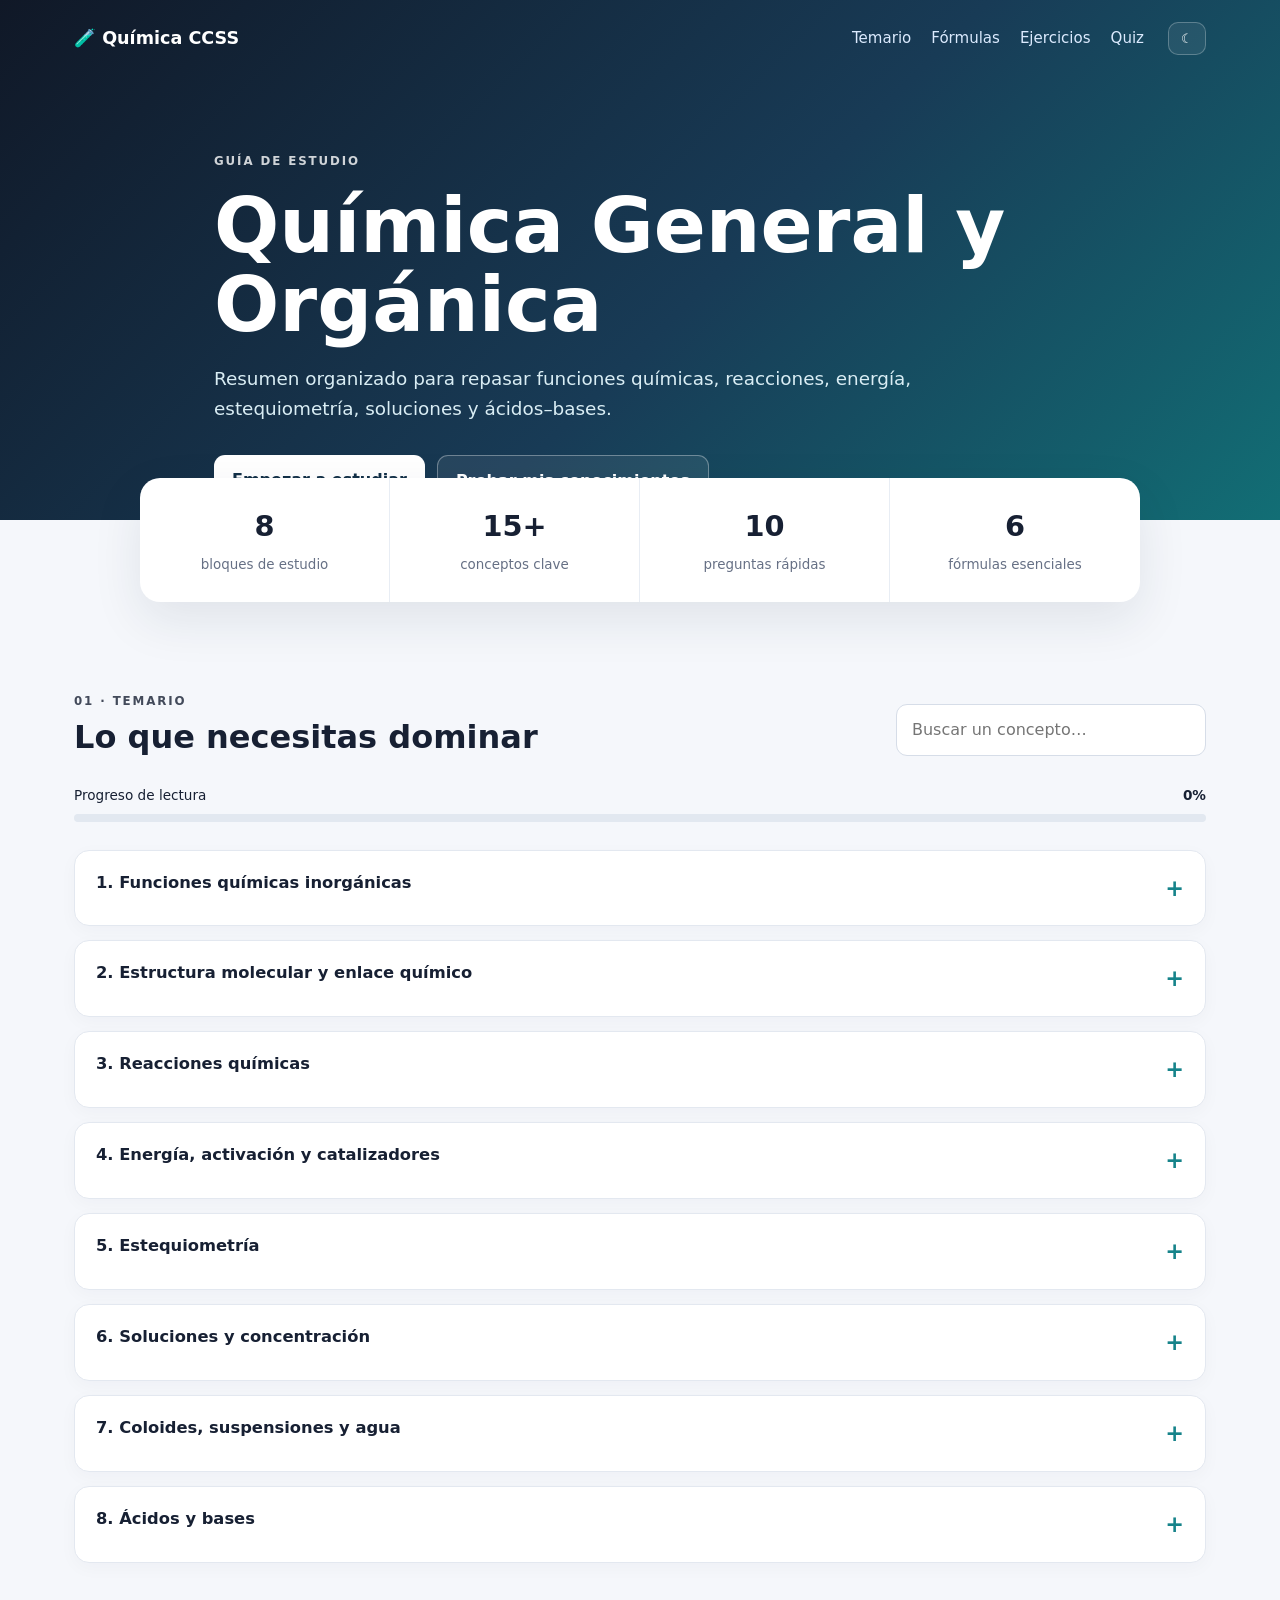
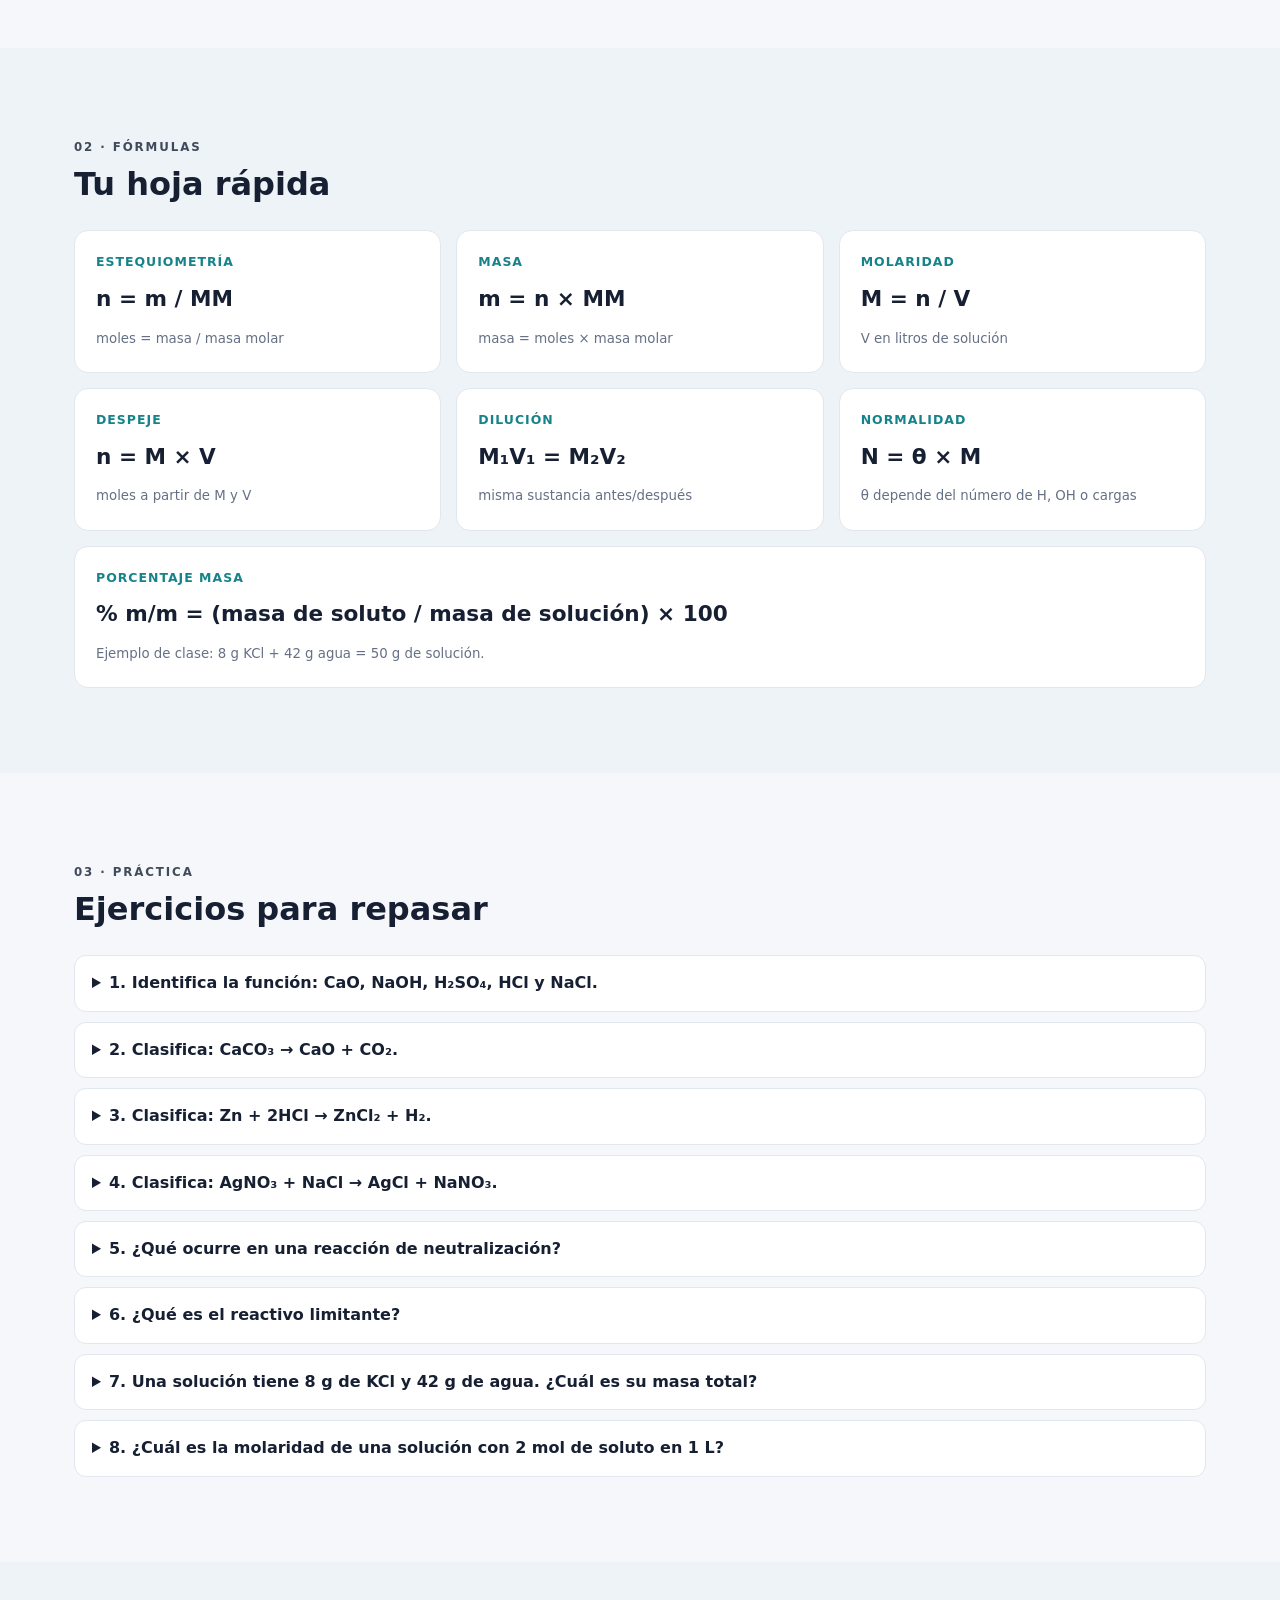
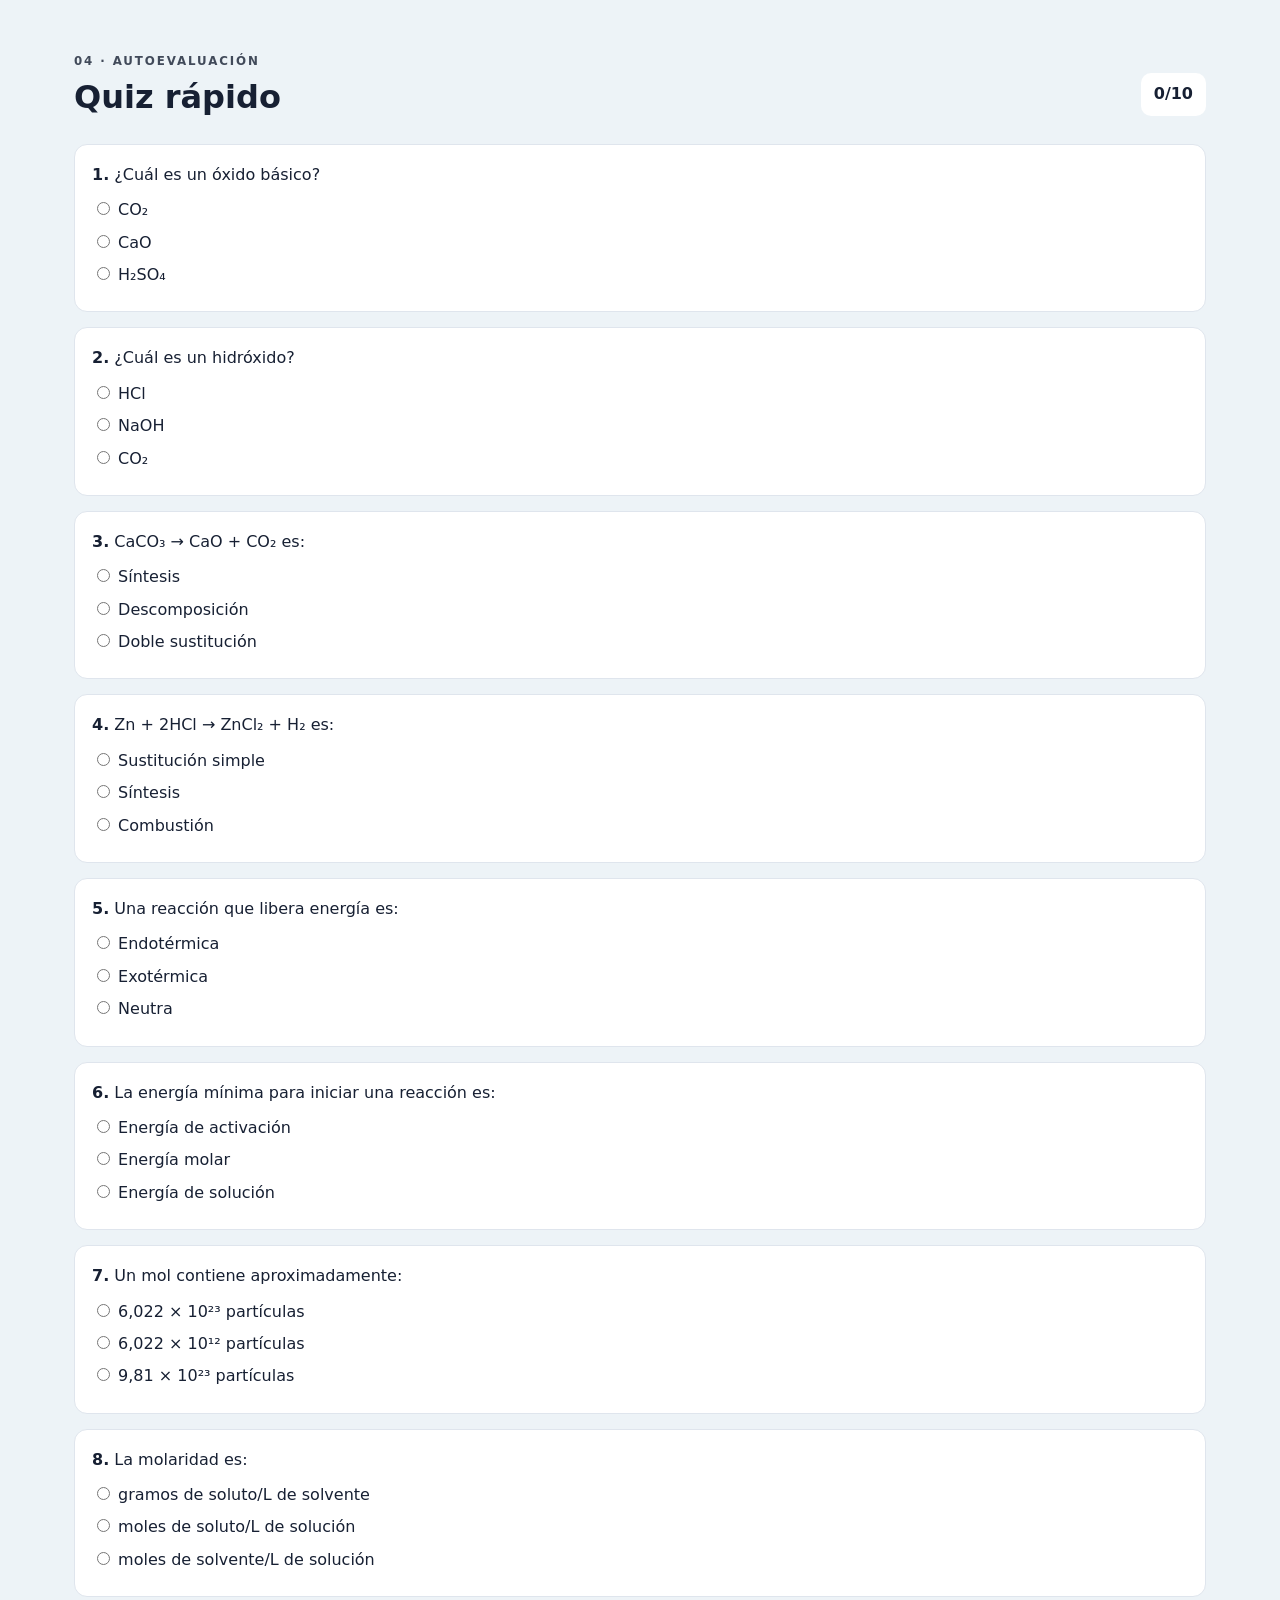
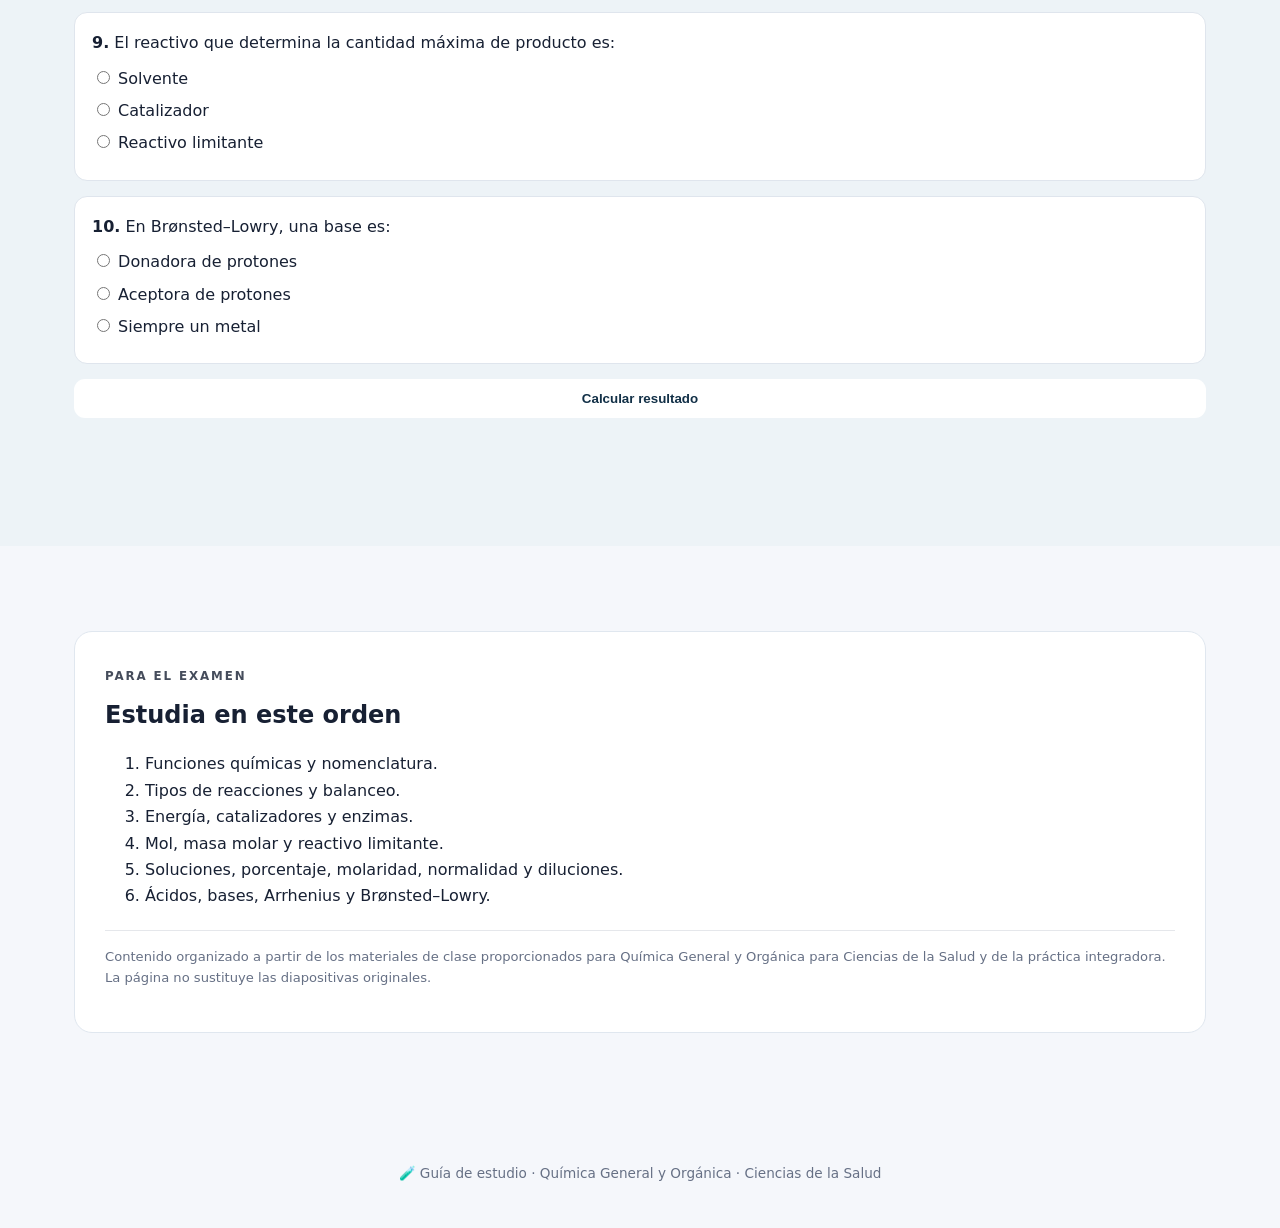
==== index.html @ a96fdf84 "Add files via upload" ====
<!DOCTYPE html>
<html lang="es">
<head>
  <meta charset="UTF-8">
  <meta name="viewport" content="width=device-width, initial-scale=1.0">
  <title>Guía de Estudio — Química General y Orgánica</title>
  <meta name="description" content="Guía de estudio de Química General y Orgánica para Ciencias de la Salud.">
  <link rel="stylesheet" href="style.css">
</head>
<body>
<header class="hero">
  <nav class="nav">
    <a class="brand" href="#inicio">🧪 Química CCSS</a>
    <div class="nav-links">
      <a href="#temario">Temario</a>
      <a href="#formulas">Fórmulas</a>
      <a href="#ejercicios">Ejercicios</a>
      <a href="#quiz">Quiz</a>
    </div>
    <button id="themeBtn" class="icon-btn" aria-label="Cambiar tema">☾</button>
  </nav>
  <div class="hero-content" id="inicio">
    <span class="eyebrow">GUÍA DE ESTUDIO</span>
    <h1>Química General y Orgánica</h1>
    <p>Resumen organizado para repasar funciones químicas, reacciones, energía, estequiometría, soluciones y ácidos–bases.</p>
    <div class="hero-actions">
      <a class="btn primary" href="#temario">Empezar a estudiar</a>
      <a class="btn ghost" href="#quiz">Probar mis conocimientos</a>
    </div>
  </div>
</header>

<main>
  <section class="stats">
    <div><strong>8</strong><span>bloques de estudio</span></div>
    <div><strong>15+</strong><span>conceptos clave</span></div>
    <div><strong>10</strong><span>preguntas rápidas</span></div>
    <div><strong>6</strong><span>fórmulas esenciales</span></div>
  </section>

  <section class="section" id="temario">
    <div class="section-heading">
      <div>
        <span class="eyebrow">01 · TEMARIO</span>
        <h2>Lo que necesitas dominar</h2>
      </div>
      <input id="search" class="search" type="search" placeholder="Buscar un concepto…">
    </div>

    <div class="progress-wrap">
      <div class="progress-label"><span>Progreso de lectura</span><strong id="progressText">0%</strong></div>
      <div class="progress"><div id="progressBar"></div></div>
    </div>

    <div class="topic-grid" id="topicGrid">

      <article class="topic" data-keywords="funciones químicas inorgánicas óxido hidróxido ácido sal nomenclatura stock iupac tradicional">
        <button class="topic-title">1. Funciones químicas inorgánicas <span>+</span></button>
        <div class="topic-body">
          <p>Las principales funciones trabajadas son <strong>óxido, hidróxido, ácido y sal</strong>.</p>
          <div class="mini-grid">
            <div><b>Óxido</b><br>Compuesto formado por oxígeno y otro elemento. Ej.: CaO, CO₂.</div>
            <div><b>Hidróxido</b><br>Compuesto formado por un metal unido al grupo OH⁻. Ej.: NaOH.</div>
            <div><b>Ácido</b><br>Se estudian ácidos hidrácidos y oxácidos. Ej.: HCl, H₂SO₄.</div>
            <div><b>Sal</b><br>Ej.: NaCl, Na₂CO₃.</div>
          </div>
          <h4>Nomenclaturas</h4>
          <ul>
            <li><strong>Stock:</strong> usa el número de oxidación cuando corresponde. Ej.: Fe₂O₃ → óxido de hierro (III).</li>
            <li><strong>IUPAC/sistemática:</strong> emplea prefijos como mono-, di-, tri-, penta-, etc. Ej.: Cl₂O₅ → pentaóxido de dicloro.</li>
            <li><strong>Tradicional:</strong> usa las formas históricas de denominación de los compuestos.</li>
          </ul>
          <div class="example"><b>Ejemplos para memorizar:</b> CuO → óxido de cobre (II) · Fe₂O₃ → óxido de hierro (III) · Al₂O₃ → óxido de aluminio (III).</div>
        </div>
      </article>

      <article class="topic" data-keywords="estructura molecular enlace químico iónico covalente metálico">
        <button class="topic-title">2. Estructura molecular y enlace químico <span>+</span></button>
        <div class="topic-body">
          <p>El enlace químico explica cómo se unen los átomos para formar sustancias.</p>
          <div class="mini-grid">
            <div><b>Iónico</b><br>Asociado a transferencia de electrones y formación de iones.</div>
            <div><b>Covalente</b><br>Asociado a compartición de electrones.</div>
            <div><b>Metálico</b><br>Característico de los metales.</div>
          </div>
          <p class="tip">Relaciona el tipo de enlace con propiedades como conductividad, solubilidad y volatilidad cuando el material de clase lo solicite.</p>
        </div>
      </article>

      <article class="topic" data-keywords="reacciones químicas formulaciones lavoisier síntesis descomposición sustitución combustión neutralización">
        <button class="topic-title">3. Reacciones químicas <span>+</span></button>
        <div class="topic-body">
          <p>Una reacción representa la transformación de <strong>reactivos en productos</strong>. El balanceo debe respetar la conservación de los átomos.</p>
          <div class="reaction-list">
            <div><span>Síntesis</span><code>A + B → AB</code></div>
            <div><span>Descomposición</span><code>AB → A + B</code></div>
            <div><span>Sustitución simple</span><code>A + BC → AC + B</code></div>
            <div><span>Doble sustitución</span><code>AB + CD → AD + CB</code></div>
            <div><span>Combustión</span><code>Hidrocarburo + O₂ → CO₂ + H₂O</code></div>
          </div>
          <div class="example"><b>Ejemplos:</b> CaCO₃ → CaO + CO₂ = descomposición · Zn + 2HCl → ZnCl₂ + H₂ = sustitución simple · AgNO₃ + NaCl → AgCl + NaNO₃ = doble sustitución.</div>
          <p><strong>Neutralización:</strong> reacción entre un ácido y una base que produce sal y agua.</p>
        </div>
      </article>

      <article class="topic" data-keywords="energía exotérmica endotérmica energía activación catalizador enzimas sitio activo sustrato">
        <button class="topic-title">4. Energía, activación y catalizadores <span>+</span></button>
        <div class="topic-body">
          <div class="compare">
            <div><b>Exotérmica</b><p>Libera energía hacia el ambiente.</p></div>
            <div><b>Endotérmica</b><p>Absorbe energía del ambiente.</p></div>
          </div>
          <p><strong>Energía de activación:</strong> energía mínima necesaria para que ocurra una reacción.</p>
          <p><strong>Catalizadores:</strong> intervienen en las reacciones y permiten disminuir la energía de activación sin consumirse permanentemente.</p>
          <p><strong>Enzimas:</strong> principalmente proteínas con función catalítica. El <strong>sustrato</strong> es la sustancia sobre la que actúa la enzima y el <strong>sitio activo</strong> es la región donde se une el sustrato.</p>
        </div>
      </article>

      <article class="topic" data-keywords="estequiometría mol masa molar reactivo limitante proporciones">
        <button class="topic-title">5. Estequiometría <span>+</span></button>
        <div class="topic-body">
          <p>La estequiometría permite relacionar cantidades de reactivos y productos a partir de una ecuación química balanceada.</p>
          <ul>
            <li><strong>1 mol</strong> contiene aproximadamente <strong>6,022 × 10²³ partículas</strong>.</li>
            <li><strong>Masa molar:</strong> masa correspondiente a un mol de sustancia, expresada en g/mol.</li>
            <li><strong>Reactivo limitante:</strong> determina la cantidad máxima de producto que puede formarse.</li>
          </ul>
          <div class="formula">n = m / MM</div>
          <div class="formula">m = n × MM</div>
          <p class="tip">Ruta de resolución: balancea → convierte a moles → usa la proporción de la ecuación → convierte a la unidad solicitada.</p>
        </div>
      </article>

      <article class="topic" data-keywords="soluciones soluto solvente concentración porcentaje masa molaridad normalidad dilución">
        <button class="topic-title">6. Soluciones y concentración <span>+</span></button>
        <div class="topic-body">
          <p>Una solución está formada por <strong>soluto y solvente</strong>. Generalmente, el solvente es el componente presente en mayor proporción.</p>
          <h4>Unidades importantes</h4>
          <div class="formula">% m/m = (masa de soluto / masa de solución) × 100</div>
          <div class="formula">% v/v = (volumen de soluto / volumen de solución) × 100</div>
          <div class="formula">% m/v = (masa de soluto / volumen de solución) × 100</div>
          <div class="formula">M = moles de soluto / litros de solución</div>
          <div class="formula">N = θ × M</div>
          <p><strong>Dilución:</strong> cuando corresponde a una dilución de la misma sustancia se utiliza <code>M₁V₁ = M₂V₂</code>.</p>
        </div>
      </article>

      <article class="topic" data-keywords="coloides suspensiones agua autoionización enlaces hidrógeno">
        <button class="topic-title">7. Coloides, suspensiones y agua <span>+</span></button>
        <div class="topic-body">
          <p>Se estudia el comportamiento de <strong>soluciones, coloides y suspensiones</strong> en agua y sus diferencias.</p>
          <p>El agua puede establecer <strong>puentes de hidrógeno</strong> entre sus moléculas. En la autoionización del agua se consideran variaciones de H⁺ y OH⁻.</p>
          <div class="example">Si aumenta H⁺, el medio se desplaza hacia mayor acidez. Si disminuye H⁺ y aumenta OH⁻, se desplaza hacia mayor basicidad.</div>
          <p>El agua puede participar en reacciones ácido–base y presenta comportamiento anfótero.</p>
        </div>
      </article>

      <article class="topic" data-keywords="ácidos bases arrhenius bronsted lowry ph neutralización">
        <button class="topic-title">8. Ácidos y bases <span>+</span></button>
        <div class="topic-body">
          <h4>Arrhenius</h4>
          <p>La sesión aborda la teoría de Arrhenius para explicar ácidos y bases en solución acuosa.</p>
          <h4>Brønsted–Lowry</h4>
          <p>Permite interpretar las reacciones ácido–base mediante la transferencia de protones.</p>
          <div class="compare">
            <div><b>Ácido</b><p>Donador de protones en el modelo de Brønsted–Lowry.</p></div>
            <div><b>Base</b><p>Aceptor de protones en el modelo de Brønsted–Lowry.</p></div>
          </div>
          <p><strong>pH:</strong> se relaciona con la concentración de H⁺ y permite caracterizar la acidez o basicidad del medio.</p>
        </div>
      </article>

    </div>
  </section>

  <section class="section alt" id="formulas">
    <div class="section-heading">
      <div><span class="eyebrow">02 · FÓRMULAS</span><h2>Tu hoja rápida</h2></div>
    </div>
    <div class="formula-grid">
      <div class="formula-card"><span>Estequiometría</span><strong>n = m / MM</strong><small>moles = masa / masa molar</small></div>
      <div class="formula-card"><span>Masa</span><strong>m = n × MM</strong><small>masa = moles × masa molar</small></div>
      <div class="formula-card"><span>Molaridad</span><strong>M = n / V</strong><small>V en litros de solución</small></div>
      <div class="formula-card"><span>Despeje</span><strong>n = M × V</strong><small>moles a partir de M y V</small></div>
      <div class="formula-card"><span>Dilución</span><strong>M₁V₁ = M₂V₂</strong><small>misma sustancia antes/después</small></div>
      <div class="formula-card"><span>Normalidad</span><strong>N = θ × M</strong><small>θ depende del número de H, OH o cargas</small></div>
      <div class="formula-card wide"><span>Porcentaje masa</span><strong>% m/m = (masa de soluto / masa de solución) × 100</strong><small>Ejemplo de clase: 8 g KCl + 42 g agua = 50 g de solución.</small></div>
    </div>
  </section>

  <section class="section" id="ejercicios">
    <div class="section-heading">
      <div><span class="eyebrow">03 · PRÁCTICA</span><h2>Ejercicios para repasar</h2></div>
    </div>
    <div class="exercise-list">
      <details><summary>1. Identifica la función: CaO, NaOH, H₂SO₄, HCl y NaCl.</summary><p>CaO: óxido básico · NaOH: hidróxido · H₂SO₄: oxácido · HCl: ácido hidrácido · NaCl: sal.</p></details>
      <details><summary>2. Clasifica: CaCO₃ → CaO + CO₂.</summary><p><strong>Descomposición</strong>, porque un compuesto forma productos más simples.</p></details>
      <details><summary>3. Clasifica: Zn + 2HCl → ZnCl₂ + H₂.</summary><p><strong>Sustitución simple</strong>.</p></details>
      <details><summary>4. Clasifica: AgNO₃ + NaCl → AgCl + NaNO₃.</summary><p><strong>Doble sustitución</strong>.</p></details>
      <details><summary>5. ¿Qué ocurre en una reacción de neutralización?</summary><p>Un ácido reacciona con una base y se forman sal y agua.</p></details>
      <details><summary>6. ¿Qué es el reactivo limitante?</summary><p>Es el reactivo que determina la cantidad máxima de producto que puede formarse.</p></details>
      <details><summary>7. Una solución tiene 8 g de KCl y 42 g de agua. ¿Cuál es su masa total?</summary><p>50 g de solución.</p></details>
      <details><summary>8. ¿Cuál es la molaridad de una solución con 2 mol de soluto en 1 L?</summary><p>M = n/V = 2/1 = <strong>2 M</strong>.</p></details>
    </div>
  </section>

  <section class="section alt" id="quiz">
    <div class="section-heading">
      <div><span class="eyebrow">04 · AUTOEVALUACIÓN</span><h2>Quiz rápido</h2></div>
      <span id="score" class="score">0/10</span>
    </div>
    <form id="quizForm" class="quiz">
      <div class="question"><p><b>1.</b> ¿Cuál es un óxido básico?</p><label><input type="radio" name="q1" value="a"> CO₂</label><label><input type="radio" name="q1" value="b"> CaO</label><label><input type="radio" name="q1" value="c"> H₂SO₄</label></div>
      <div class="question"><p><b>2.</b> ¿Cuál es un hidróxido?</p><label><input type="radio" name="q2" value="a"> HCl</label><label><input type="radio" name="q2" value="b"> NaOH</label><label><input type="radio" name="q2" value="c"> CO₂</label></div>
      <div class="question"><p><b>3.</b> CaCO₃ → CaO + CO₂ es:</p><label><input type="radio" name="q3" value="a"> Síntesis</label><label><input type="radio" name="q3" value="b"> Descomposición</label><label><input type="radio" name="q3" value="c"> Doble sustitución</label></div>
      <div class="question"><p><b>4.</b> Zn + 2HCl → ZnCl₂ + H₂ es:</p><label><input type="radio" name="q4" value="a"> Sustitución simple</label><label><input type="radio" name="q4" value="b"> Síntesis</label><label><input type="radio" name="q4" value="c"> Combustión</label></div>
      <div class="question"><p><b>5.</b> Una reacción que libera energía es:</p><label><input type="radio" name="q5" value="a"> Endotérmica</label><label><input type="radio" name="q5" value="b"> Exotérmica</label><label><input type="radio" name="q5" value="c"> Neutra</label></div>
      <div class="question"><p><b>6.</b> La energía mínima para iniciar una reacción es:</p><label><input type="radio" name="q6" value="a"> Energía de activación</label><label><input type="radio" name="q6" value="b"> Energía molar</label><label><input type="radio" name="q6" value="c"> Energía de solución</label></div>
      <div class="question"><p><b>7.</b> Un mol contiene aproximadamente:</p><label><input type="radio" name="q7" value="a"> 6,022 × 10²³ partículas</label><label><input type="radio" name="q7" value="b"> 6,022 × 10¹² partículas</label><label><input type="radio" name="q7" value="c"> 9,81 × 10²³ partículas</label></div>
      <div class="question"><p><b>8.</b> La molaridad es:</p><label><input type="radio" name="q8" value="a"> gramos de soluto/L de solvente</label><label><input type="radio" name="q8" value="b"> moles de soluto/L de solución</label><label><input type="radio" name="q8" value="c"> moles de solvente/L de solución</label></div>
      <div class="question"><p><b>9.</b> El reactivo que determina la cantidad máxima de producto es:</p><label><input type="radio" name="q9" value="a"> Solvente</label><label><input type="radio" name="q9" value="b"> Catalizador</label><label><input type="radio" name="q9" value="c"> Reactivo limitante</label></div>
      <div class="question"><p><b>10.</b> En Brønsted–Lowry, una base es:</p><label><input type="radio" name="q10" value="a"> Donadora de protones</label><label><input type="radio" name="q10" value="b"> Aceptora de protones</label><label><input type="radio" name="q10" value="c"> Siempre un metal</label></div>
      <button type="button" class="btn primary" id="checkQuiz">Calcular resultado</button>
      <div id="quizResult" class="quiz-result"></div>
    </form>
  </section>

  <section class="section final-note">
    <div class="note">
      <span class="eyebrow">PARA EL EXAMEN</span>
      <h2>Estudia en este orden</h2>
      <ol>
        <li>Funciones químicas y nomenclatura.</li>
        <li>Tipos de reacciones y balanceo.</li>
        <li>Energía, catalizadores y enzimas.</li>
        <li>Mol, masa molar y reactivo limitante.</li>
        <li>Soluciones, porcentaje, molaridad, normalidad y diluciones.</li>
        <li>Ácidos, bases, Arrhenius y Brønsted–Lowry.</li>
      </ol>
      <p class="source-note">Contenido organizado a partir de los materiales de clase proporcionados para Química General y Orgánica para Ciencias de la Salud y de la práctica integradora. La página no sustituye las diapositivas originales.</p>
    </div>
  </section>
</main>

<footer>
  <p>🧪 Guía de estudio · Química General y Orgánica · Ciencias de la Salud</p>
</footer>

<script src="script.js"></script>
</body>
</html>
---- style.css ----
*{box-sizing:border-box}html{scroll-behavior:smooth}body{margin:0;font-family:Inter,system-ui,-apple-system,BlinkMacSystemFont,"Segoe UI",sans-serif;background:#f5f7fb;color:#172033;line-height:1.65}body.dark{background:#0f172a;color:#e5e7eb}.hero{background:linear-gradient(135deg,#101827 0%,#183b56 55%,#126e75 100%);color:#fff;min-height:520px}.nav{max-width:1180px;margin:auto;padding:22px 24px;display:flex;align-items:center;gap:24px}.brand{color:#fff;text-decoration:none;font-weight:800;font-size:1.1rem}.nav-links{display:flex;gap:20px;margin-left:auto}.nav-links a{color:#dbeafe;text-decoration:none;font-size:.94rem}.icon-btn{border:1px solid #ffffff40;background:#ffffff12;color:#fff;border-radius:10px;padding:8px 12px;cursor:pointer}.hero-content{max-width:900px;margin:70px auto 0;padding:0 24px}.eyebrow{font-size:.74rem;letter-spacing:.16em;font-weight:800;opacity:.8}.hero h1{font-size:clamp(2.5rem,6vw,5rem);line-height:1.02;margin:14px 0 20px;max-width:850px}.hero p{font-size:1.15rem;max-width:720px;color:#d9edf4}.hero-actions{display:flex;gap:12px;flex-wrap:wrap;margin-top:30px}.btn{display:inline-block;border:0;border-radius:11px;padding:12px 18px;font-weight:800;text-decoration:none;cursor:pointer}.primary{background:#fff;color:#123047}.ghost{border:1px solid #ffffff55;color:#fff;background:#ffffff12}.stats{max-width:1000px;margin:-42px auto 0;background:#fff;border-radius:20px;box-shadow:0 18px 50px #102a4318;display:grid;grid-template-columns:repeat(4,1fr);position:relative;overflow:hidden}.stats div{padding:25px;text-align:center;border-right:1px solid #e8edf4}.stats div:last-child{border-right:0}.stats strong{display:block;font-size:1.8rem}.stats span{font-size:.84rem;color:#667085}.section{max-width:1180px;margin:auto;padding:85px 24px}.section.alt{max-width:none;background:#edf3f7}.section.alt>.section-heading,.section.alt>.formula-grid,.section.alt>.quiz,.section.alt>.note{max-width:1132px;margin-left:auto;margin-right:auto}.section-heading{display:flex;justify-content:space-between;align-items:end;gap:20px;margin-bottom:28px}.section-heading h2{font-size:2rem;margin:6px 0 0;line-height:1.15}.search{width:min(310px,100%);padding:12px 15px;border:1px solid #d6dde8;border-radius:11px;background:#fff;font:inherit}.topic-grid{display:grid;gap:14px}.topic{background:#fff;border:1px solid #e3e8f0;border-radius:15px;overflow:hidden;box-shadow:0 5px 18px #12263b08}.topic-title{width:100%;padding:19px 21px;border:0;background:transparent;text-align:left;font:inherit;font-weight:800;font-size:1.02rem;display:flex;justify-content:space-between;cursor:pointer;color:inherit}.topic-title span{font-size:1.4rem;color:#16838a}.topic-body{display:none;padding:0 21px 22px}.topic.open .topic-body{display:block}.topic.open .topic-title span{transform:rotate(45deg)}.topic-body h4{margin:18px 0 5px}.topic-body ul{padding-left:20px}.mini-grid,.compare{display:grid;grid-template-columns:repeat(2,1fr);gap:12px;margin:18px 0}.mini-grid>div,.compare>div{background:#f3f7f9;border-radius:11px;padding:13px}.example,.tip{background:#eef8f7;border-left:4px solid #16838a;border-radius:8px;padding:12px 15px;margin:14px 0}.reaction-list{display:grid;gap:8px;margin:15px 0}.reaction-list div{display:flex;justify-content:space-between;gap:15px;background:#f6f8fb;padding:10px 13px;border-radius:9px}.reaction-list span{font-weight:700}.formula{background:#101827;color:#fff;border-radius:9px;padding:10px 14px;margin:8px 0;font-family:ui-monospace,SFMono-Regular,Menlo,monospace}.formula-grid{display:grid;grid-template-columns:repeat(3,1fr);gap:15px}.formula-card{background:#fff;border-radius:14px;padding:21px;border:1px solid #e1e7ef}.formula-card.wide{grid-column:span 3}.formula-card span{display:block;font-size:.78rem;text-transform:uppercase;letter-spacing:.08em;color:#16838a;font-weight:800}.formula-card strong{display:block;font-size:1.35rem;margin:8px 0}.formula-card small{color:#667085}.exercise-list{display:grid;gap:10px}.exercise-list details{background:#fff;border:1px solid #e1e7ef;border-radius:12px;padding:14px 17px}.exercise-list summary{cursor:pointer;font-weight:700}.progress-wrap{margin:0 0 28px}.progress-label{display:flex;justify-content:space-between;font-size:.85rem;margin-bottom:7px}.progress{height:8px;background:#e2e8f0;border-radius:99px;overflow:hidden}.progress div{height:100%;width:0;background:#16838a;transition:.3s}.quiz{display:grid;gap:15px}.question{background:#fff;border:1px solid #dfe5ed;border-radius:13px;padding:17px}.question p{margin:0 0 9px}.question label{display:block;margin:6px 0;cursor:pointer}.score{font-weight:800;background:#fff;padding:8px 13px;border-radius:10px}.quiz-result{font-size:1.05rem;font-weight:800;min-height:28px}.note{background:#fff;border-radius:18px;padding:30px;border:1px solid #e0e7ef}.note h2{margin:7px 0 15px}.source-note{font-size:.82rem;color:#667085;border-top:1px solid #e5e7eb;padding-top:15px;margin-top:20px}footer{padding:30px 24px;text-align:center;color:#667085;font-size:.85rem}.dark .stats,.dark .topic,.dark .formula-card,.dark .question,.dark .note,.dark .exercise-list details{background:#162033;border-color:#2b3a50}.dark .stats span,.dark .formula-card small,.dark .source-note{color:#9ca3af}.dark .stats div{border-color:#2b3a50}.dark .search{background:#162033;color:#fff;border-color:#34445c}.dark .mini-grid>div,.dark .compare>div,.dark .reaction-list div{background:#1d2a3e}.dark .section.alt{background:#111c2f}.dark .example,.dark .tip{background:#143238}.dark .topic-title,.dark .topic-body{color:#e5e7eb}.dark .exercise-list summary{color:#e5e7eb}.dark .question label{color:#d1d5db}.dark .score{background:#162033}@media(max-width:800px){.nav-links{display:none}.hero{min-height:570px}.hero-content{margin-top:80px}.stats{margin:0 15px;grid-template-columns:repeat(2,1fr)}.stats div{border-bottom:1px solid #e8edf4}.section{padding:60px 18px}.section-heading{align-items:flex-start;flex-direction:column}.search{width:100%}.mini-grid,.compare,.formula-grid{grid-template-columns:1fr}.formula-card.wide{grid-column:auto}.reaction-list div{display:block}.reaction-list code{display:block;margin-top:5px}.hero h1{font-size:3rem}}
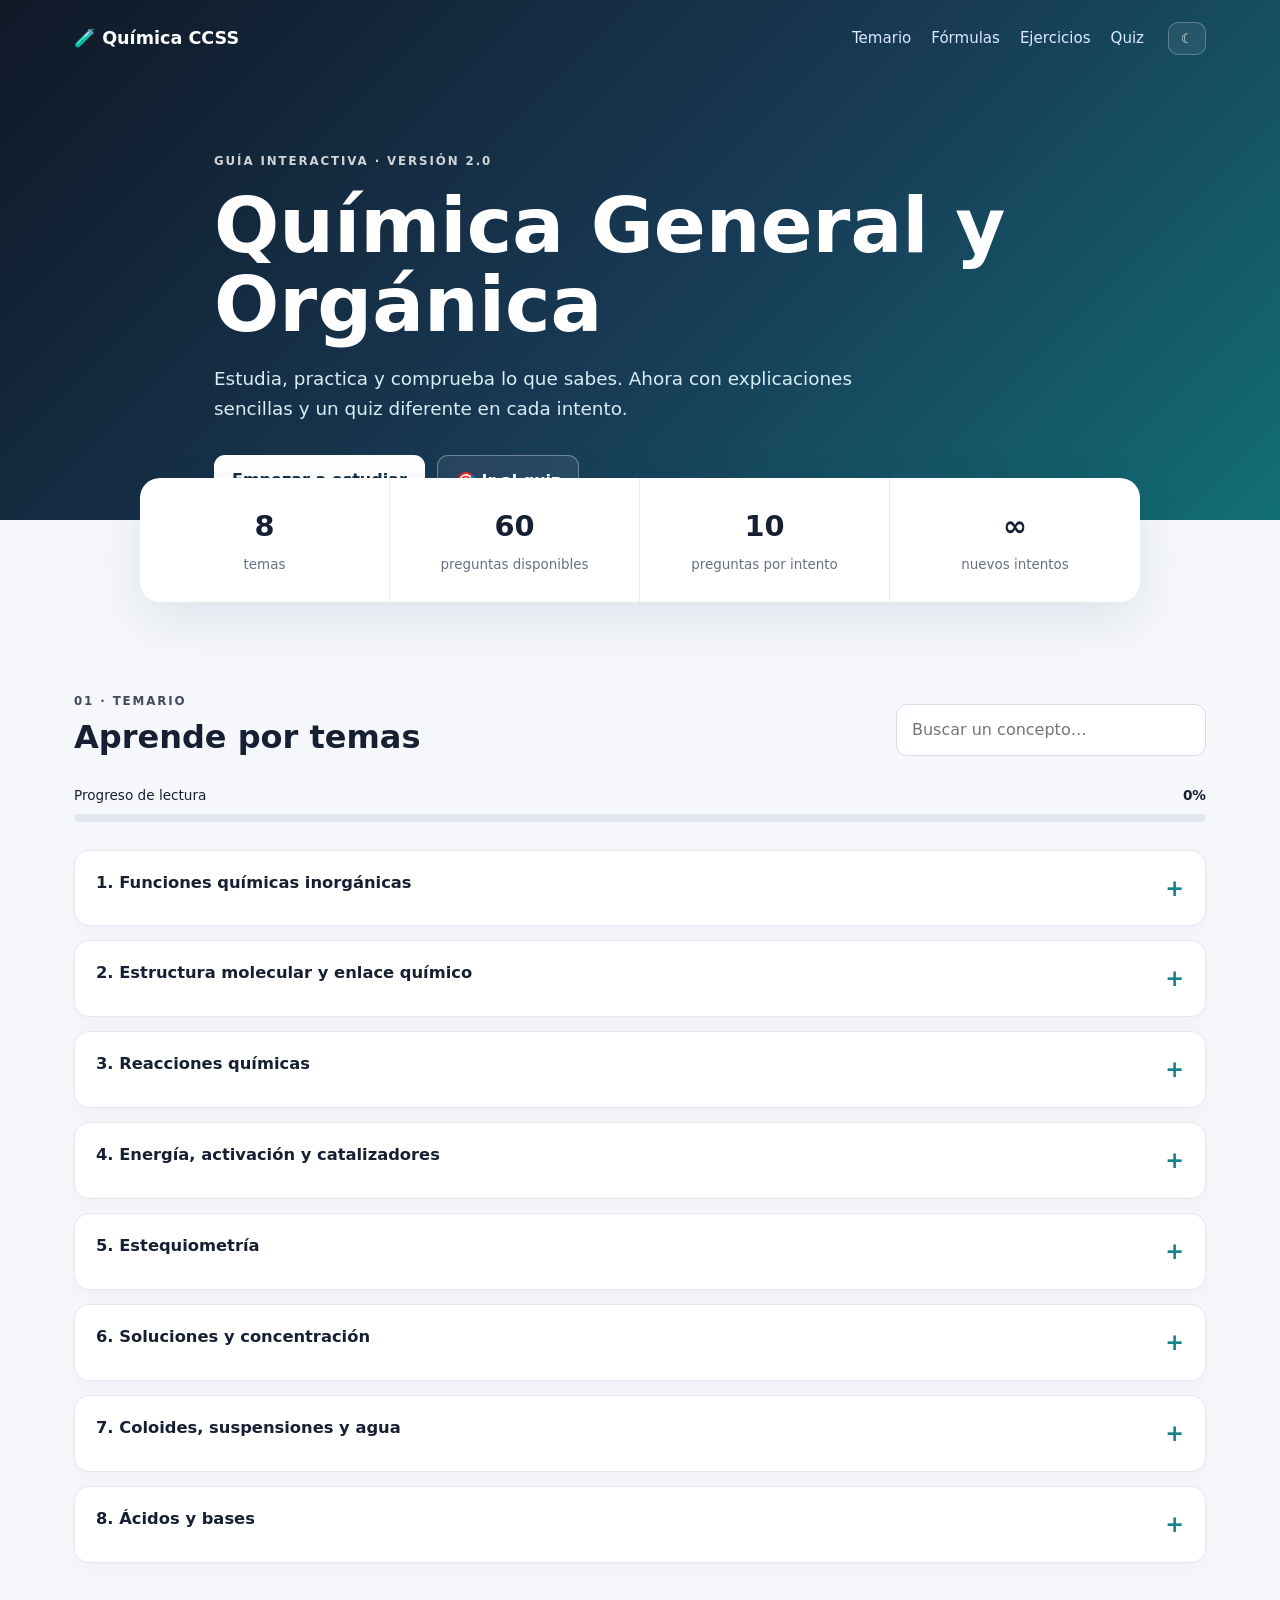
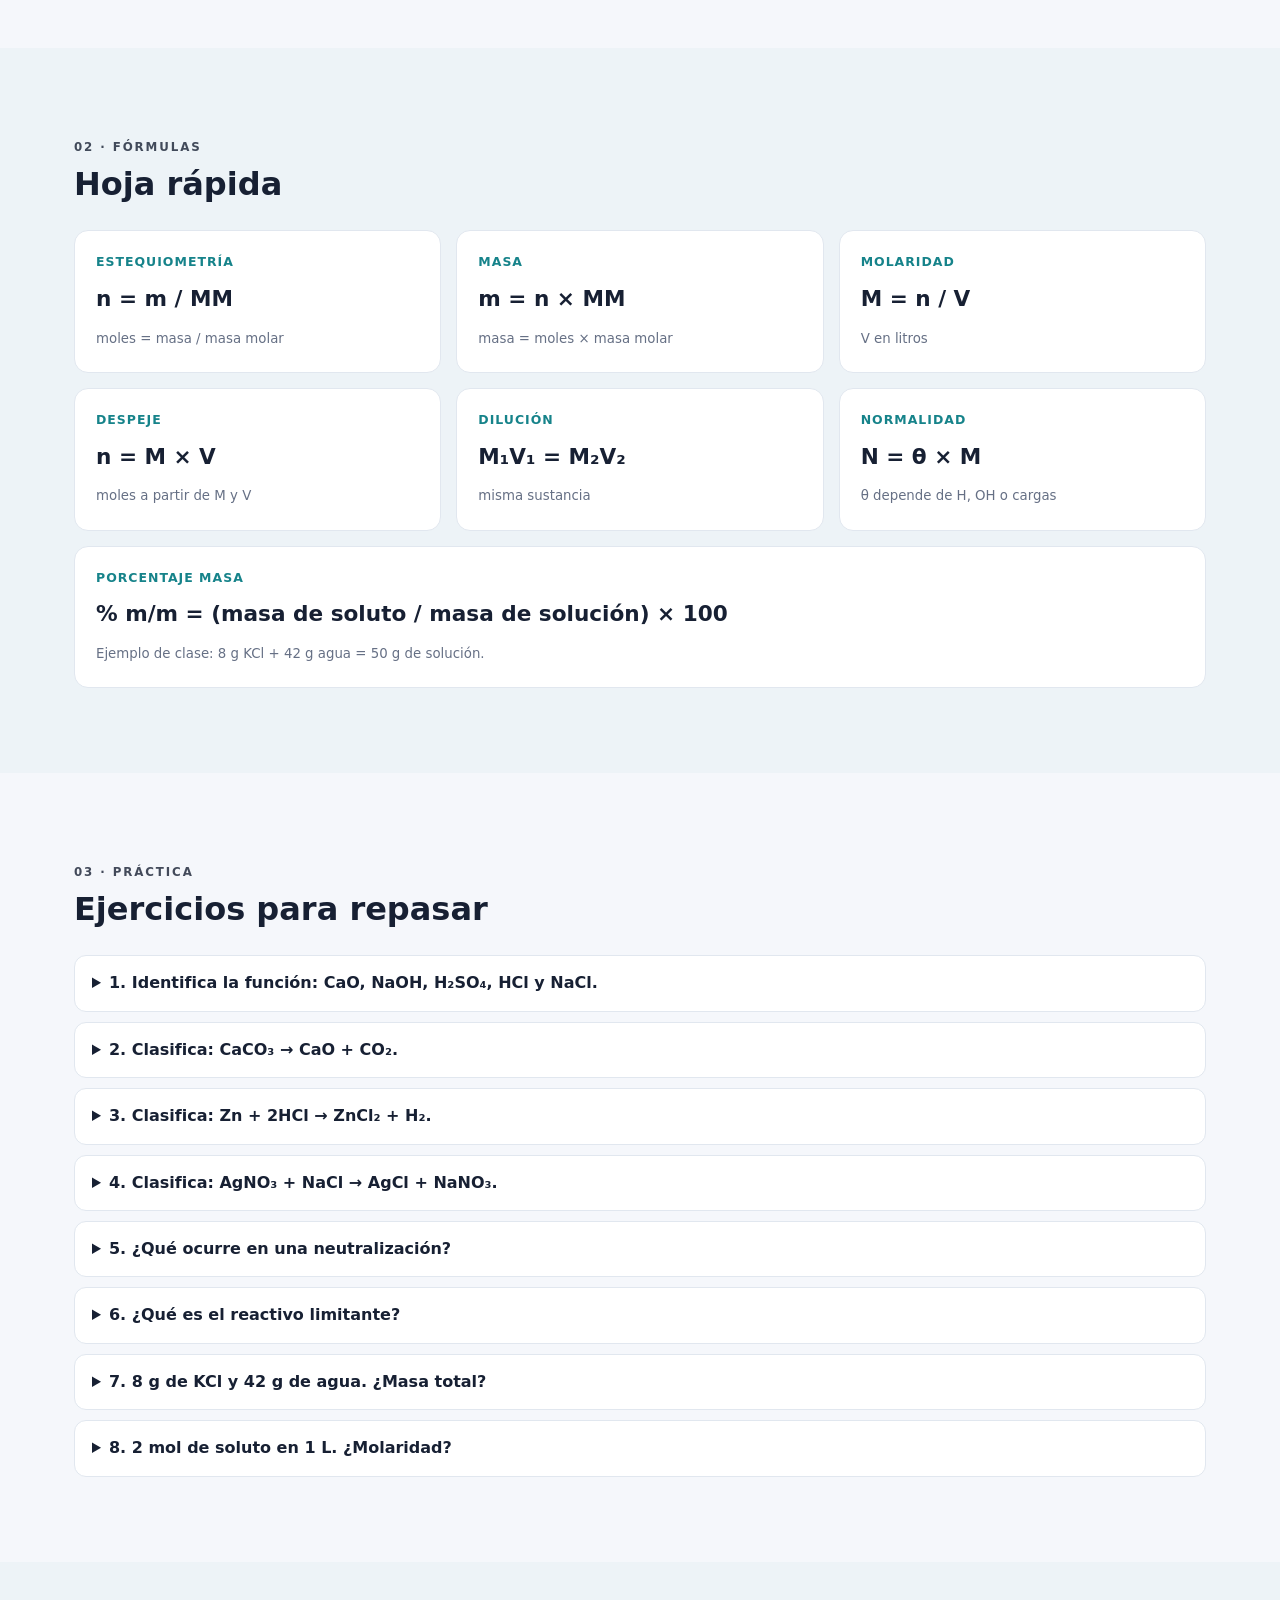
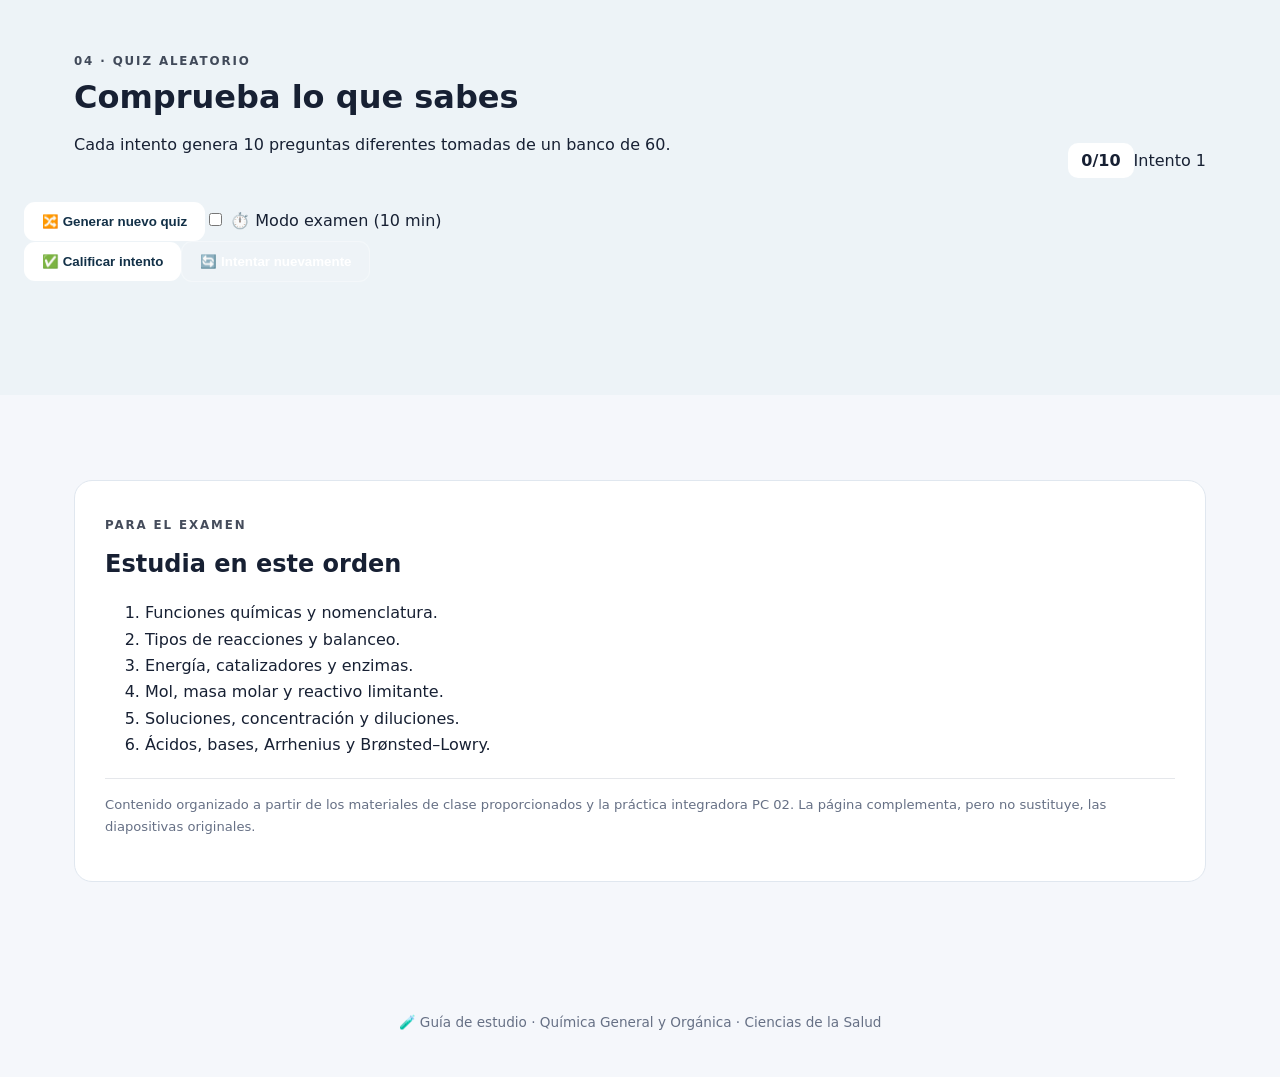
==== commit 346275a9: "Update index.html" ====
--- a/index.html
+++ b/index.html
@@ -1,251 +1,112 @@
 <!DOCTYPE html>
 <html lang="es">
 <head>
-  <meta charset="UTF-8">
-  <meta name="viewport" content="width=device-width, initial-scale=1.0">
-  <title>Guía de Estudio — Química General y Orgánica</title>
-  <meta name="description" content="Guía de estudio de Química General y Orgánica para Ciencias de la Salud.">
-  <link rel="stylesheet" href="style.css">
+<meta charset="UTF-8">
+<meta name="viewport" content="width=device-width, initial-scale=1.0">
+<title>Química CCSS — Guía Interactiva</title>
+<meta name="description" content="Guía interactiva de Química General y Orgánica para Ciencias de la Salud.">
+<link rel="stylesheet" href="style.css">
 </head>
 <body>
 <header class="hero">
-  <nav class="nav">
-    <a class="brand" href="#inicio">🧪 Química CCSS</a>
-    <div class="nav-links">
-      <a href="#temario">Temario</a>
-      <a href="#formulas">Fórmulas</a>
-      <a href="#ejercicios">Ejercicios</a>
-      <a href="#quiz">Quiz</a>
-    </div>
-    <button id="themeBtn" class="icon-btn" aria-label="Cambiar tema">☾</button>
-  </nav>
-  <div class="hero-content" id="inicio">
-    <span class="eyebrow">GUÍA DE ESTUDIO</span>
-    <h1>Química General y Orgánica</h1>
-    <p>Resumen organizado para repasar funciones químicas, reacciones, energía, estequiometría, soluciones y ácidos–bases.</p>
-    <div class="hero-actions">
-      <a class="btn primary" href="#temario">Empezar a estudiar</a>
-      <a class="btn ghost" href="#quiz">Probar mis conocimientos</a>
-    </div>
-  </div>
+<nav class="nav">
+<a class="brand" href="#inicio">🧪 Química CCSS</a>
+<div class="nav-links">
+<a href="#temario">Temario</a><a href="#formulas">Fórmulas</a><a href="#ejercicios">Ejercicios</a><a href="#quiz">Quiz</a>
+</div>
+<button id="themeBtn" class="icon-btn">☾</button>
+</nav>
+<div class="hero-content" id="inicio">
+<span class="eyebrow">GUÍA INTERACTIVA · VERSIÓN 2.0</span>
+<h1>Química General y Orgánica</h1>
+<p>Estudia, practica y comprueba lo que sabes. Ahora con explicaciones sencillas y un quiz diferente en cada intento.</p>
+<div class="hero-actions"><a class="btn primary" href="#temario">Empezar a estudiar</a><a class="btn ghost" href="#quiz">🎯 Ir al quiz</a></div>
+</div>
 </header>
 
 <main>
-  <section class="stats">
-    <div><strong>8</strong><span>bloques de estudio</span></div>
-    <div><strong>15+</strong><span>conceptos clave</span></div>
-    <div><strong>10</strong><span>preguntas rápidas</span></div>
-    <div><strong>6</strong><span>fórmulas esenciales</span></div>
-  </section>
+<section class="stats">
+<div><strong>8</strong><span>temas</span></div><div><strong>60</strong><span>preguntas disponibles</span></div><div><strong>10</strong><span>preguntas por intento</span></div><div><strong>∞</strong><span>nuevos intentos</span></div>
+</section>
 
-  <section class="section" id="temario">
-    <div class="section-heading">
-      <div>
-        <span class="eyebrow">01 · TEMARIO</span>
-        <h2>Lo que necesitas dominar</h2>
-      </div>
-      <input id="search" class="search" type="search" placeholder="Buscar un concepto…">
-    </div>
+<section class="section" id="temario">
+<div class="section-heading"><div><span class="eyebrow">01 · TEMARIO</span><h2>Aprende por temas</h2></div><input id="search" class="search" type="search" placeholder="Buscar un concepto…"></div>
+<div class="progress-wrap"><div class="progress-label"><span>Progreso de lectura</span><strong id="progressText">0%</strong></div><div class="progress"><div id="progressBar"></div></div></div>
 
-    <div class="progress-wrap">
-      <div class="progress-label"><span>Progreso de lectura</span><strong id="progressText">0%</strong></div>
-      <div class="progress"><div id="progressBar"></div></div>
-    </div>
+<div class="topic-grid">
+<article class="topic" data-keywords="funciones químicas óxido hidróxido ácido sal nomenclatura stock iupac tradicional">
+<button class="topic-title">1. Funciones químicas inorgánicas <span>+</span></button>
+<div class="topic-body">
+<p>Las principales funciones trabajadas son <strong>óxido, hidróxido, ácido y sal</strong>.</p>
+<div class="mini-grid"><div><b>Óxido</b><br>Compuesto formado por oxígeno y otro elemento. Ej.: CaO, CO₂.</div><div><b>Hidróxido</b><br>Compuesto formado por un metal unido al grupo OH⁻. Ej.: NaOH.</div><div><b>Ácido</b><br>Se estudian ácidos hidrácidos y oxácidos. Ej.: HCl, H₂SO₄.</div><div><b>Sal</b><br>Ej.: NaCl, Na₂CO₃.</div></div>
+<h4>Nomenclaturas</h4><ul><li><strong>Stock:</strong> usa el número de oxidación cuando corresponde. Ej.: Fe₂O₃ → óxido de hierro (III).</li><li><strong>IUPAC/sistemática:</strong> usa prefijos. Ej.: Cl₂O₅ → pentaóxido de dicloro.</li><li><strong>Tradicional:</strong> emplea las formas históricas de denominación.</li></ul>
+<div class="example"><b>Ejemplos:</b> CuO → óxido de cobre (II) · Fe₂O₃ → óxido de hierro (III) · Al₂O₃ → óxido de aluminio (III).</div>
+<button class="explain-btn" data-explain="funciones">💡 Explícame esto de forma sencilla</button>
+<div class="explanation" id="exp-funciones"></div>
+</div></article>
 
-    <div class="topic-grid" id="topicGrid">
+<article class="topic" data-keywords="estructura molecular enlace químico iónico covalente metálico">
+<button class="topic-title">2. Estructura molecular y enlace químico <span>+</span></button>
+<div class="topic-body"><p>El enlace químico explica cómo se unen los átomos para formar sustancias.</p><div class="mini-grid"><div><b>Iónico</b><br>Asociado a transferencia de electrones y formación de iones.</div><div><b>Covalente</b><br>Asociado a compartición de electrones.</div><div><b>Metálico</b><br>Característico de los metales.</div></div><p class="tip">Relaciona el tipo de enlace con propiedades como conductividad, solubilidad y volatilidad cuando corresponda.</p><button class="explain-btn" data-explain="enlaces">💡 Explícame esto de forma sencilla</button><div class="explanation" id="exp-enlaces"></div></div></article>
 
-      <article class="topic" data-keywords="funciones químicas inorgánicas óxido hidróxido ácido sal nomenclatura stock iupac tradicional">
-        <button class="topic-title">1. Funciones químicas inorgánicas <span>+</span></button>
-        <div class="topic-body">
-          <p>Las principales funciones trabajadas son <strong>óxido, hidróxido, ácido y sal</strong>.</p>
-          <div class="mini-grid">
-            <div><b>Óxido</b><br>Compuesto formado por oxígeno y otro elemento. Ej.: CaO, CO₂.</div>
-            <div><b>Hidróxido</b><br>Compuesto formado por un metal unido al grupo OH⁻. Ej.: NaOH.</div>
-            <div><b>Ácido</b><br>Se estudian ácidos hidrácidos y oxácidos. Ej.: HCl, H₂SO₄.</div>
-            <div><b>Sal</b><br>Ej.: NaCl, Na₂CO₃.</div>
-          </div>
-          <h4>Nomenclaturas</h4>
-          <ul>
-            <li><strong>Stock:</strong> usa el número de oxidación cuando corresponde. Ej.: Fe₂O₃ → óxido de hierro (III).</li>
-            <li><strong>IUPAC/sistemática:</strong> emplea prefijos como mono-, di-, tri-, penta-, etc. Ej.: Cl₂O₅ → pentaóxido de dicloro.</li>
-            <li><strong>Tradicional:</strong> usa las formas históricas de denominación de los compuestos.</li>
-          </ul>
-          <div class="example"><b>Ejemplos para memorizar:</b> CuO → óxido de cobre (II) · Fe₂O₃ → óxido de hierro (III) · Al₂O₃ → óxido de aluminio (III).</div>
-        </div>
-      </article>
+<article class="topic" data-keywords="reacciones químicas lavoisier síntesis descomposición sustitución combustión neutralización">
+<button class="topic-title">3. Reacciones químicas <span>+</span></button>
+<div class="topic-body"><p>Una reacción representa la transformación de <strong>reactivos en productos</strong>. El balanceo debe respetar la conservación de los átomos.</p><div class="reaction-list"><div><span>Síntesis</span><code>A + B → AB</code></div><div><span>Descomposición</span><code>AB → A + B</code></div><div><span>Sustitución simple</span><code>A + BC → AC + B</code></div><div><span>Doble sustitución</span><code>AB + CD → AD + CB</code></div><div><span>Combustión</span><code>Hidrocarburo + O₂ → CO₂ + H₂O</code></div></div><div class="example"><b>Ejemplos:</b> CaCO₃ → CaO + CO₂ = descomposición · Zn + 2HCl → ZnCl₂ + H₂ = sustitución simple · AgNO₃ + NaCl → AgCl + NaNO₃ = doble sustitución.</div><p><strong>Neutralización:</strong> reacción entre un ácido y una base que produce sal y agua.</p><button class="explain-btn" data-explain="reacciones">💡 Explícame esto de forma sencilla</button><div class="explanation" id="exp-reacciones"></div></div></article>
 
-      <article class="topic" data-keywords="estructura molecular enlace químico iónico covalente metálico">
-        <button class="topic-title">2. Estructura molecular y enlace químico <span>+</span></button>
-        <div class="topic-body">
-          <p>El enlace químico explica cómo se unen los átomos para formar sustancias.</p>
-          <div class="mini-grid">
-            <div><b>Iónico</b><br>Asociado a transferencia de electrones y formación de iones.</div>
-            <div><b>Covalente</b><br>Asociado a compartición de electrones.</div>
-            <div><b>Metálico</b><br>Característico de los metales.</div>
-          </div>
-          <p class="tip">Relaciona el tipo de enlace con propiedades como conductividad, solubilidad y volatilidad cuando el material de clase lo solicite.</p>
-        </div>
-      </article>
+<article class="topic" data-keywords="energía exotérmica endotérmica activación catalizador enzimas sitio activo sustrato">
+<button class="topic-title">4. Energía, activación y catalizadores <span>+</span></button>
+<div class="topic-body"><div class="compare"><div><b>Exotérmica</b><p>Libera energía hacia el ambiente.</p></div><div><b>Endotérmica</b><p>Absorbe energía del ambiente.</p></div></div><p><strong>Energía de activación:</strong> energía mínima necesaria para que ocurra una reacción.</p><p><strong>Catalizadores:</strong> permiten disminuir la energía de activación sin consumirse permanentemente.</p><p><strong>Enzimas:</strong> principalmente proteínas con función catalítica. El <strong>sustrato</strong> es la sustancia sobre la que actúa la enzima y el <strong>sitio activo</strong> es la región donde se une.</p><button class="explain-btn" data-explain="energia">💡 Explícame esto de forma sencilla</button><div class="explanation" id="exp-energia"></div></div></article>
 
-      <article class="topic" data-keywords="reacciones químicas formulaciones lavoisier síntesis descomposición sustitución combustión neutralización">
-        <button class="topic-title">3. Reacciones químicas <span>+</span></button>
-        <div class="topic-body">
-          <p>Una reacción representa la transformación de <strong>reactivos en productos</strong>. El balanceo debe respetar la conservación de los átomos.</p>
-          <div class="reaction-list">
-            <div><span>Síntesis</span><code>A + B → AB</code></div>
-            <div><span>Descomposición</span><code>AB → A + B</code></div>
-            <div><span>Sustitución simple</span><code>A + BC → AC + B</code></div>
-            <div><span>Doble sustitución</span><code>AB + CD → AD + CB</code></div>
-            <div><span>Combustión</span><code>Hidrocarburo + O₂ → CO₂ + H₂O</code></div>
-          </div>
-          <div class="example"><b>Ejemplos:</b> CaCO₃ → CaO + CO₂ = descomposición · Zn + 2HCl → ZnCl₂ + H₂ = sustitución simple · AgNO₃ + NaCl → AgCl + NaNO₃ = doble sustitución.</div>
-          <p><strong>Neutralización:</strong> reacción entre un ácido y una base que produce sal y agua.</p>
-        </div>
-      </article>
+<article class="topic" data-keywords="estequiometría mol masa molar reactivo limitante">
+<button class="topic-title">5. Estequiometría <span>+</span></button>
+<div class="topic-body"><p>La estequiometría relaciona cantidades de reactivos y productos a partir de una ecuación química balanceada.</p><ul><li><strong>1 mol</strong> contiene aproximadamente <strong>6,022 × 10²³ partículas</strong>.</li><li><strong>Masa molar:</strong> masa de un mol de sustancia, en g/mol.</li><li><strong>Reactivo limitante:</strong> determina la cantidad máxima de producto.</li></ul><div class="formula">n = m / MM</div><div class="formula">m = n × MM</div><p class="tip">Ruta: balancea → convierte a moles → usa la proporción → convierte a la unidad solicitada.</p><button class="explain-btn" data-explain="estequiometria">💡 Explícame esto de forma sencilla</button><div class="explanation" id="exp-estequiometria"></div></div></article>
 
-      <article class="topic" data-keywords="energía exotérmica endotérmica energía activación catalizador enzimas sitio activo sustrato">
-        <button class="topic-title">4. Energía, activación y catalizadores <span>+</span></button>
-        <div class="topic-body">
-          <div class="compare">
-            <div><b>Exotérmica</b><p>Libera energía hacia el ambiente.</p></div>
-            <div><b>Endotérmica</b><p>Absorbe energía del ambiente.</p></div>
-          </div>
-          <p><strong>Energía de activación:</strong> energía mínima necesaria para que ocurra una reacción.</p>
-          <p><strong>Catalizadores:</strong> intervienen en las reacciones y permiten disminuir la energía de activación sin consumirse permanentemente.</p>
-          <p><strong>Enzimas:</strong> principalmente proteínas con función catalítica. El <strong>sustrato</strong> es la sustancia sobre la que actúa la enzima y el <strong>sitio activo</strong> es la región donde se une el sustrato.</p>
-        </div>
-      </article>
+<article class="topic" data-keywords="soluciones soluto solvente porcentaje molaridad normalidad dilución">
+<button class="topic-title">6. Soluciones y concentración <span>+</span></button>
+<div class="topic-body"><p>Una solución está formada por <strong>soluto y solvente</strong>. Generalmente, el solvente está en mayor proporción.</p><div class="formula">% m/m = (masa de soluto / masa de solución) × 100</div><div class="formula">% v/v = (volumen de soluto / volumen de solución) × 100</div><div class="formula">% m/v = (masa de soluto / volumen de solución) × 100</div><div class="formula">M = moles de soluto / litros de solución</div><div class="formula">N = θ × M</div><p><strong>Dilución:</strong> para una dilución de la misma sustancia se utiliza <code>M₁V₁ = M₂V₂</code>.</p><button class="explain-btn" data-explain="soluciones">💡 Explícame esto de forma sencilla</button><div class="explanation" id="exp-soluciones"></div></div></article>
 
-      <article class="topic" data-keywords="estequiometría mol masa molar reactivo limitante proporciones">
-        <button class="topic-title">5. Estequiometría <span>+</span></button>
-        <div class="topic-body">
-          <p>La estequiometría permite relacionar cantidades de reactivos y productos a partir de una ecuación química balanceada.</p>
-          <ul>
-            <li><strong>1 mol</strong> contiene aproximadamente <strong>6,022 × 10²³ partículas</strong>.</li>
-            <li><strong>Masa molar:</strong> masa correspondiente a un mol de sustancia, expresada en g/mol.</li>
-            <li><strong>Reactivo limitante:</strong> determina la cantidad máxima de producto que puede formarse.</li>
-          </ul>
-          <div class="formula">n = m / MM</div>
-          <div class="formula">m = n × MM</div>
-          <p class="tip">Ruta de resolución: balancea → convierte a moles → usa la proporción de la ecuación → convierte a la unidad solicitada.</p>
-        </div>
-      </article>
+<article class="topic" data-keywords="coloides suspensiones agua autoionización puentes hidrógeno">
+<button class="topic-title">7. Coloides, suspensiones y agua <span>+</span></button>
+<div class="topic-body"><p>Se estudia el comportamiento de <strong>soluciones, coloides y suspensiones</strong> en agua y sus diferencias.</p><p>El agua establece <strong>puentes de hidrógeno</strong> entre sus moléculas. En la autoionización se consideran variaciones de H⁺ y OH⁻.</p><div class="example">Si aumenta H⁺, el medio se desplaza hacia mayor acidez. Si disminuye H⁺ y aumenta OH⁻, se desplaza hacia mayor basicidad.</div><p>El agua puede participar en reacciones ácido–base y presenta comportamiento anfótero.</p><button class="explain-btn" data-explain="agua">💡 Explícame esto de forma sencilla</button><div class="explanation" id="exp-agua"></div></div></article>
 
-      <article class="topic" data-keywords="soluciones soluto solvente concentración porcentaje masa molaridad normalidad dilución">
-        <button class="topic-title">6. Soluciones y concentración <span>+</span></button>
-        <div class="topic-body">
-          <p>Una solución está formada por <strong>soluto y solvente</strong>. Generalmente, el solvente es el componente presente en mayor proporción.</p>
-          <h4>Unidades importantes</h4>
-          <div class="formula">% m/m = (masa de soluto / masa de solución) × 100</div>
-          <div class="formula">% v/v = (volumen de soluto / volumen de solución) × 100</div>
-          <div class="formula">% m/v = (masa de soluto / volumen de solución) × 100</div>
-          <div class="formula">M = moles de soluto / litros de solución</div>
-          <div class="formula">N = θ × M</div>
-          <p><strong>Dilución:</strong> cuando corresponde a una dilución de la misma sustancia se utiliza <code>M₁V₁ = M₂V₂</code>.</p>
-        </div>
-      </article>
+<article class="topic" data-keywords="ácidos bases arrhenius bronsted lowry ph neutralización">
+<button class="topic-title">8. Ácidos y bases <span>+</span></button>
+<div class="topic-body"><h4>Arrhenius</h4><p>La sesión aborda la teoría de Arrhenius para explicar ácidos y bases en solución acuosa.</p><h4>Brønsted–Lowry</h4><p>Interpreta las reacciones ácido–base mediante transferencia de protones.</p><div class="compare"><div><b>Ácido</b><p>Donador de protones.</p></div><div><b>Base</b><p>Aceptor de protones.</p></div></div><p><strong>pH:</strong> se relaciona con la concentración de H⁺ y caracteriza la acidez o basicidad.</p><button class="explain-btn" data-explain="acidos">💡 Explícame esto de forma sencilla</button><div class="explanation" id="exp-acidos"></div></div></article>
+</div>
+</section>
 
-      <article class="topic" data-keywords="coloides suspensiones agua autoionización enlaces hidrógeno">
-        <button class="topic-title">7. Coloides, suspensiones y agua <span>+</span></button>
-        <div class="topic-body">
-          <p>Se estudia el comportamiento de <strong>soluciones, coloides y suspensiones</strong> en agua y sus diferencias.</p>
-          <p>El agua puede establecer <strong>puentes de hidrógeno</strong> entre sus moléculas. En la autoionización del agua se consideran variaciones de H⁺ y OH⁻.</p>
-          <div class="example">Si aumenta H⁺, el medio se desplaza hacia mayor acidez. Si disminuye H⁺ y aumenta OH⁻, se desplaza hacia mayor basicidad.</div>
-          <p>El agua puede participar en reacciones ácido–base y presenta comportamiento anfótero.</p>
-        </div>
-      </article>
+<section class="section alt" id="formulas"><div class="section-heading"><div><span class="eyebrow">02 · FÓRMULAS</span><h2>Hoja rápida</h2></div></div><div class="formula-grid">
+<div class="formula-card"><span>Estequiometría</span><strong>n = m / MM</strong><small>moles = masa / masa molar</small></div>
+<div class="formula-card"><span>Masa</span><strong>m = n × MM</strong><small>masa = moles × masa molar</small></div>
+<div class="formula-card"><span>Molaridad</span><strong>M = n / V</strong><small>V en litros</small></div>
+<div class="formula-card"><span>Despeje</span><strong>n = M × V</strong><small>moles a partir de M y V</small></div>
+<div class="formula-card"><span>Dilución</span><strong>M₁V₁ = M₂V₂</strong><small>misma sustancia</small></div>
+<div class="formula-card"><span>Normalidad</span><strong>N = θ × M</strong><small>θ depende de H, OH o cargas</small></div>
+<div class="formula-card wide"><span>Porcentaje masa</span><strong>% m/m = (masa de soluto / masa de solución) × 100</strong><small>Ejemplo de clase: 8 g KCl + 42 g agua = 50 g de solución.</small></div>
+</div></section>
 
-      <article class="topic" data-keywords="ácidos bases arrhenius bronsted lowry ph neutralización">
-        <button class="topic-title">8. Ácidos y bases <span>+</span></button>
-        <div class="topic-body">
-          <h4>Arrhenius</h4>
-          <p>La sesión aborda la teoría de Arrhenius para explicar ácidos y bases en solución acuosa.</p>
-          <h4>Brønsted–Lowry</h4>
-          <p>Permite interpretar las reacciones ácido–base mediante la transferencia de protones.</p>
-          <div class="compare">
-            <div><b>Ácido</b><p>Donador de protones en el modelo de Brønsted–Lowry.</p></div>
-            <div><b>Base</b><p>Aceptor de protones en el modelo de Brønsted–Lowry.</p></div>
-          </div>
-          <p><strong>pH:</strong> se relaciona con la concentración de H⁺ y permite caracterizar la acidez o basicidad del medio.</p>
-        </div>
-      </article>
+<section class="section" id="ejercicios"><div class="section-heading"><div><span class="eyebrow">03 · PRÁCTICA</span><h2>Ejercicios para repasar</h2></div></div><div class="exercise-list">
+<details><summary>1. Identifica la función: CaO, NaOH, H₂SO₄, HCl y NaCl.</summary><p>CaO: óxido básico · NaOH: hidróxido · H₂SO₄: oxácido · HCl: ácido hidrácido · NaCl: sal.</p></details>
+<details><summary>2. Clasifica: CaCO₃ → CaO + CO₂.</summary><p><strong>Descomposición.</strong></p></details>
+<details><summary>3. Clasifica: Zn + 2HCl → ZnCl₂ + H₂.</summary><p><strong>Sustitución simple.</strong></p></details>
+<details><summary>4. Clasifica: AgNO₃ + NaCl → AgCl + NaNO₃.</summary><p><strong>Doble sustitución.</strong></p></details>
+<details><summary>5. ¿Qué ocurre en una neutralización?</summary><p>Un ácido reacciona con una base y se forman sal y agua.</p></details>
+<details><summary>6. ¿Qué es el reactivo limitante?</summary><p>Determina la cantidad máxima de producto que puede formarse.</p></details>
+<details><summary>7. 8 g de KCl y 42 g de agua. ¿Masa total?</summary><p><strong>50 g de solución.</strong></p></details>
+<details><summary>8. 2 mol de soluto en 1 L. ¿Molaridad?</summary><p>M = n/V = 2/1 = <strong>2 M</strong>.</p></details>
+</div></section>
 
-    </div>
-  </section>
+<section class="section alt" id="quiz">
+<div class="section-heading"><div><span class="eyebrow">04 · QUIZ ALEATORIO</span><h2>Comprueba lo que sabes</h2><p class="muted">Cada intento genera 10 preguntas diferentes tomadas de un banco de 60.</p></div><div class="quiz-top"><span id="score" class="score">0/10</span><span id="attempt" class="attempt">Intento 1</span></div></div>
+<div class="quiz-controls"><button class="btn primary" id="newQuiz">🔀 Generar nuevo quiz</button><label class="timer-toggle"><input type="checkbox" id="timerToggle"> ⏱️ Modo examen (10 min)</label><span id="timer" class="timer"></span></div>
+<form id="quizForm" class="quiz"></form>
+<div class="quiz-actions"><button type="button" class="btn primary" id="checkQuiz">✅ Calificar intento</button><button type="button" class="btn ghost dark-ghost" id="retryQuiz">🔄 Intentar nuevamente</button></div>
+<div id="quizResult" class="quiz-result"></div>
+</section>
 
-  <section class="section alt" id="formulas">
-    <div class="section-heading">
-      <div><span class="eyebrow">02 · FÓRMULAS</span><h2>Tu hoja rápida</h2></div>
-    </div>
-    <div class="formula-grid">
-      <div class="formula-card"><span>Estequiometría</span><strong>n = m / MM</strong><small>moles = masa / masa molar</small></div>
-      <div class="formula-card"><span>Masa</span><strong>m = n × MM</strong><small>masa = moles × masa molar</small></div>
-      <div class="formula-card"><span>Molaridad</span><strong>M = n / V</strong><small>V en litros de solución</small></div>
-      <div class="formula-card"><span>Despeje</span><strong>n = M × V</strong><small>moles a partir de M y V</small></div>
-      <div class="formula-card"><span>Dilución</span><strong>M₁V₁ = M₂V₂</strong><small>misma sustancia antes/después</small></div>
-      <div class="formula-card"><span>Normalidad</span><strong>N = θ × M</strong><small>θ depende del número de H, OH o cargas</small></div>
-      <div class="formula-card wide"><span>Porcentaje masa</span><strong>% m/m = (masa de soluto / masa de solución) × 100</strong><small>Ejemplo de clase: 8 g KCl + 42 g agua = 50 g de solución.</small></div>
-    </div>
-  </section>
-
-  <section class="section" id="ejercicios">
-    <div class="section-heading">
-      <div><span class="eyebrow">03 · PRÁCTICA</span><h2>Ejercicios para repasar</h2></div>
-    </div>
-    <div class="exercise-list">
-      <details><summary>1. Identifica la función: CaO, NaOH, H₂SO₄, HCl y NaCl.</summary><p>CaO: óxido básico · NaOH: hidróxido · H₂SO₄: oxácido · HCl: ácido hidrácido · NaCl: sal.</p></details>
-      <details><summary>2. Clasifica: CaCO₃ → CaO + CO₂.</summary><p><strong>Descomposición</strong>, porque un compuesto forma productos más simples.</p></details>
-      <details><summary>3. Clasifica: Zn + 2HCl → ZnCl₂ + H₂.</summary><p><strong>Sustitución simple</strong>.</p></details>
-      <details><summary>4. Clasifica: AgNO₃ + NaCl → AgCl + NaNO₃.</summary><p><strong>Doble sustitución</strong>.</p></details>
-      <details><summary>5. ¿Qué ocurre en una reacción de neutralización?</summary><p>Un ácido reacciona con una base y se forman sal y agua.</p></details>
-      <details><summary>6. ¿Qué es el reactivo limitante?</summary><p>Es el reactivo que determina la cantidad máxima de producto que puede formarse.</p></details>
-      <details><summary>7. Una solución tiene 8 g de KCl y 42 g de agua. ¿Cuál es su masa total?</summary><p>50 g de solución.</p></details>
-      <details><summary>8. ¿Cuál es la molaridad de una solución con 2 mol de soluto en 1 L?</summary><p>M = n/V = 2/1 = <strong>2 M</strong>.</p></details>
-    </div>
-  </section>
-
-  <section class="section alt" id="quiz">
-    <div class="section-heading">
-      <div><span class="eyebrow">04 · AUTOEVALUACIÓN</span><h2>Quiz rápido</h2></div>
-      <span id="score" class="score">0/10</span>
-    </div>
-    <form id="quizForm" class="quiz">
-      <div class="question"><p><b>1.</b> ¿Cuál es un óxido básico?</p><label><input type="radio" name="q1" value="a"> CO₂</label><label><input type="radio" name="q1" value="b"> CaO</label><label><input type="radio" name="q1" value="c"> H₂SO₄</label></div>
-      <div class="question"><p><b>2.</b> ¿Cuál es un hidróxido?</p><label><input type="radio" name="q2" value="a"> HCl</label><label><input type="radio" name="q2" value="b"> NaOH</label><label><input type="radio" name="q2" value="c"> CO₂</label></div>
-      <div class="question"><p><b>3.</b> CaCO₃ → CaO + CO₂ es:</p><label><input type="radio" name="q3" value="a"> Síntesis</label><label><input type="radio" name="q3" value="b"> Descomposición</label><label><input type="radio" name="q3" value="c"> Doble sustitución</label></div>
-      <div class="question"><p><b>4.</b> Zn + 2HCl → ZnCl₂ + H₂ es:</p><label><input type="radio" name="q4" value="a"> Sustitución simple</label><label><input type="radio" name="q4" value="b"> Síntesis</label><label><input type="radio" name="q4" value="c"> Combustión</label></div>
-      <div class="question"><p><b>5.</b> Una reacción que libera energía es:</p><label><input type="radio" name="q5" value="a"> Endotérmica</label><label><input type="radio" name="q5" value="b"> Exotérmica</label><label><input type="radio" name="q5" value="c"> Neutra</label></div>
-      <div class="question"><p><b>6.</b> La energía mínima para iniciar una reacción es:</p><label><input type="radio" name="q6" value="a"> Energía de activación</label><label><input type="radio" name="q6" value="b"> Energía molar</label><label><input type="radio" name="q6" value="c"> Energía de solución</label></div>
-      <div class="question"><p><b>7.</b> Un mol contiene aproximadamente:</p><label><input type="radio" name="q7" value="a"> 6,022 × 10²³ partículas</label><label><input type="radio" name="q7" value="b"> 6,022 × 10¹² partículas</label><label><input type="radio" name="q7" value="c"> 9,81 × 10²³ partículas</label></div>
-      <div class="question"><p><b>8.</b> La molaridad es:</p><label><input type="radio" name="q8" value="a"> gramos de soluto/L de solvente</label><label><input type="radio" name="q8" value="b"> moles de soluto/L de solución</label><label><input type="radio" name="q8" value="c"> moles de solvente/L de solución</label></div>
-      <div class="question"><p><b>9.</b> El reactivo que determina la cantidad máxima de producto es:</p><label><input type="radio" name="q9" value="a"> Solvente</label><label><input type="radio" name="q9" value="b"> Catalizador</label><label><input type="radio" name="q9" value="c"> Reactivo limitante</label></div>
-      <div class="question"><p><b>10.</b> En Brønsted–Lowry, una base es:</p><label><input type="radio" name="q10" value="a"> Donadora de protones</label><label><input type="radio" name="q10" value="b"> Aceptora de protones</label><label><input type="radio" name="q10" value="c"> Siempre un metal</label></div>
-      <button type="button" class="btn primary" id="checkQuiz">Calcular resultado</button>
-      <div id="quizResult" class="quiz-result"></div>
-    </form>
-  </section>
-
-  <section class="section final-note">
-    <div class="note">
-      <span class="eyebrow">PARA EL EXAMEN</span>
-      <h2>Estudia en este orden</h2>
-      <ol>
-        <li>Funciones químicas y nomenclatura.</li>
-        <li>Tipos de reacciones y balanceo.</li>
-        <li>Energía, catalizadores y enzimas.</li>
-        <li>Mol, masa molar y reactivo limitante.</li>
-        <li>Soluciones, porcentaje, molaridad, normalidad y diluciones.</li>
-        <li>Ácidos, bases, Arrhenius y Brønsted–Lowry.</li>
-      </ol>
-      <p class="source-note">Contenido organizado a partir de los materiales de clase proporcionados para Química General y Orgánica para Ciencias de la Salud y de la práctica integradora. La página no sustituye las diapositivas originales.</p>
-    </div>
-  </section>
+<section class="section final-note"><div class="note"><span class="eyebrow">PARA EL EXAMEN</span><h2>Estudia en este orden</h2><ol><li>Funciones químicas y nomenclatura.</li><li>Tipos de reacciones y balanceo.</li><li>Energía, catalizadores y enzimas.</li><li>Mol, masa molar y reactivo limitante.</li><li>Soluciones, concentración y diluciones.</li><li>Ácidos, bases, Arrhenius y Brønsted–Lowry.</li></ol><p class="source-note">Contenido organizado a partir de los materiales de clase proporcionados y la práctica integradora PC 02. La página complementa, pero no sustituye, las diapositivas originales.</p></div></section>
 </main>
-
-<footer>
-  <p>🧪 Guía de estudio · Química General y Orgánica · Ciencias de la Salud</p>
-</footer>
-
+<footer><p>🧪 Guía de estudio · Química General y Orgánica · Ciencias de la Salud</p></footer>
 <script src="script.js"></script>
 </body>
 </html>
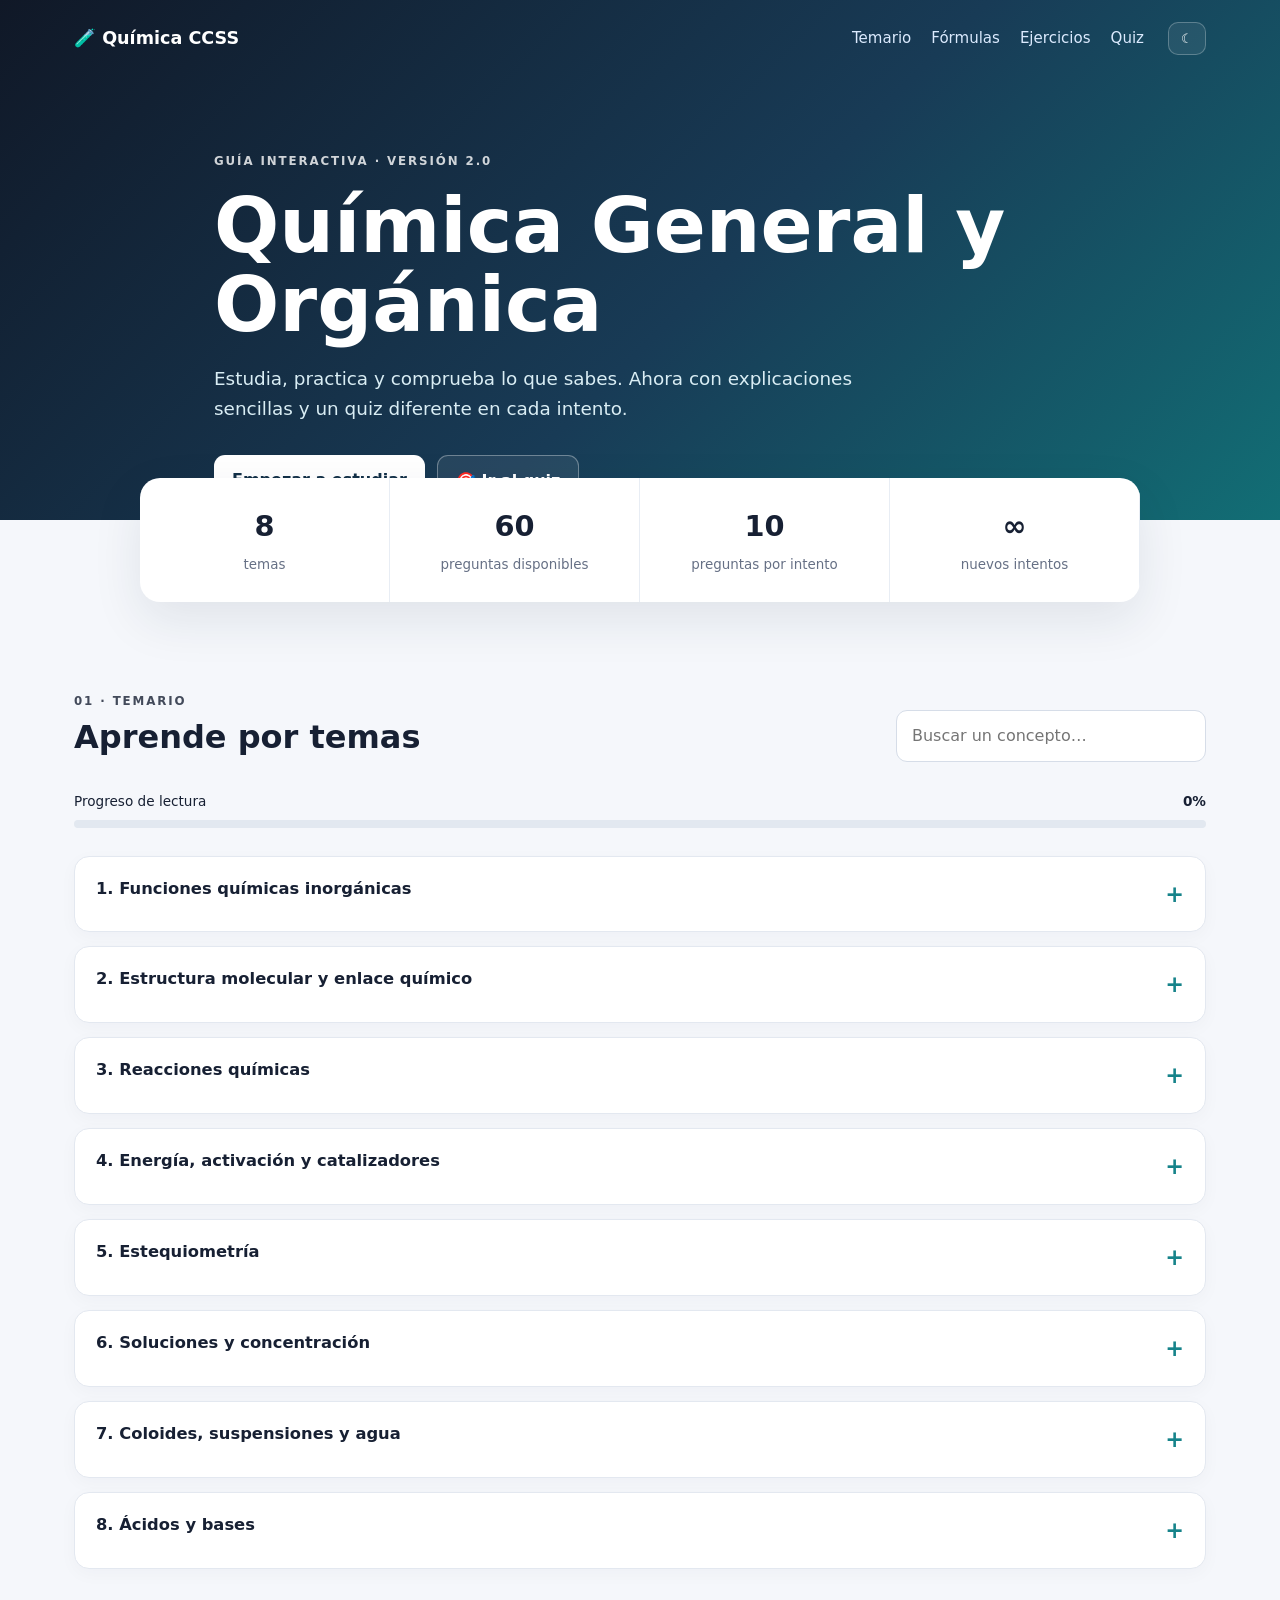
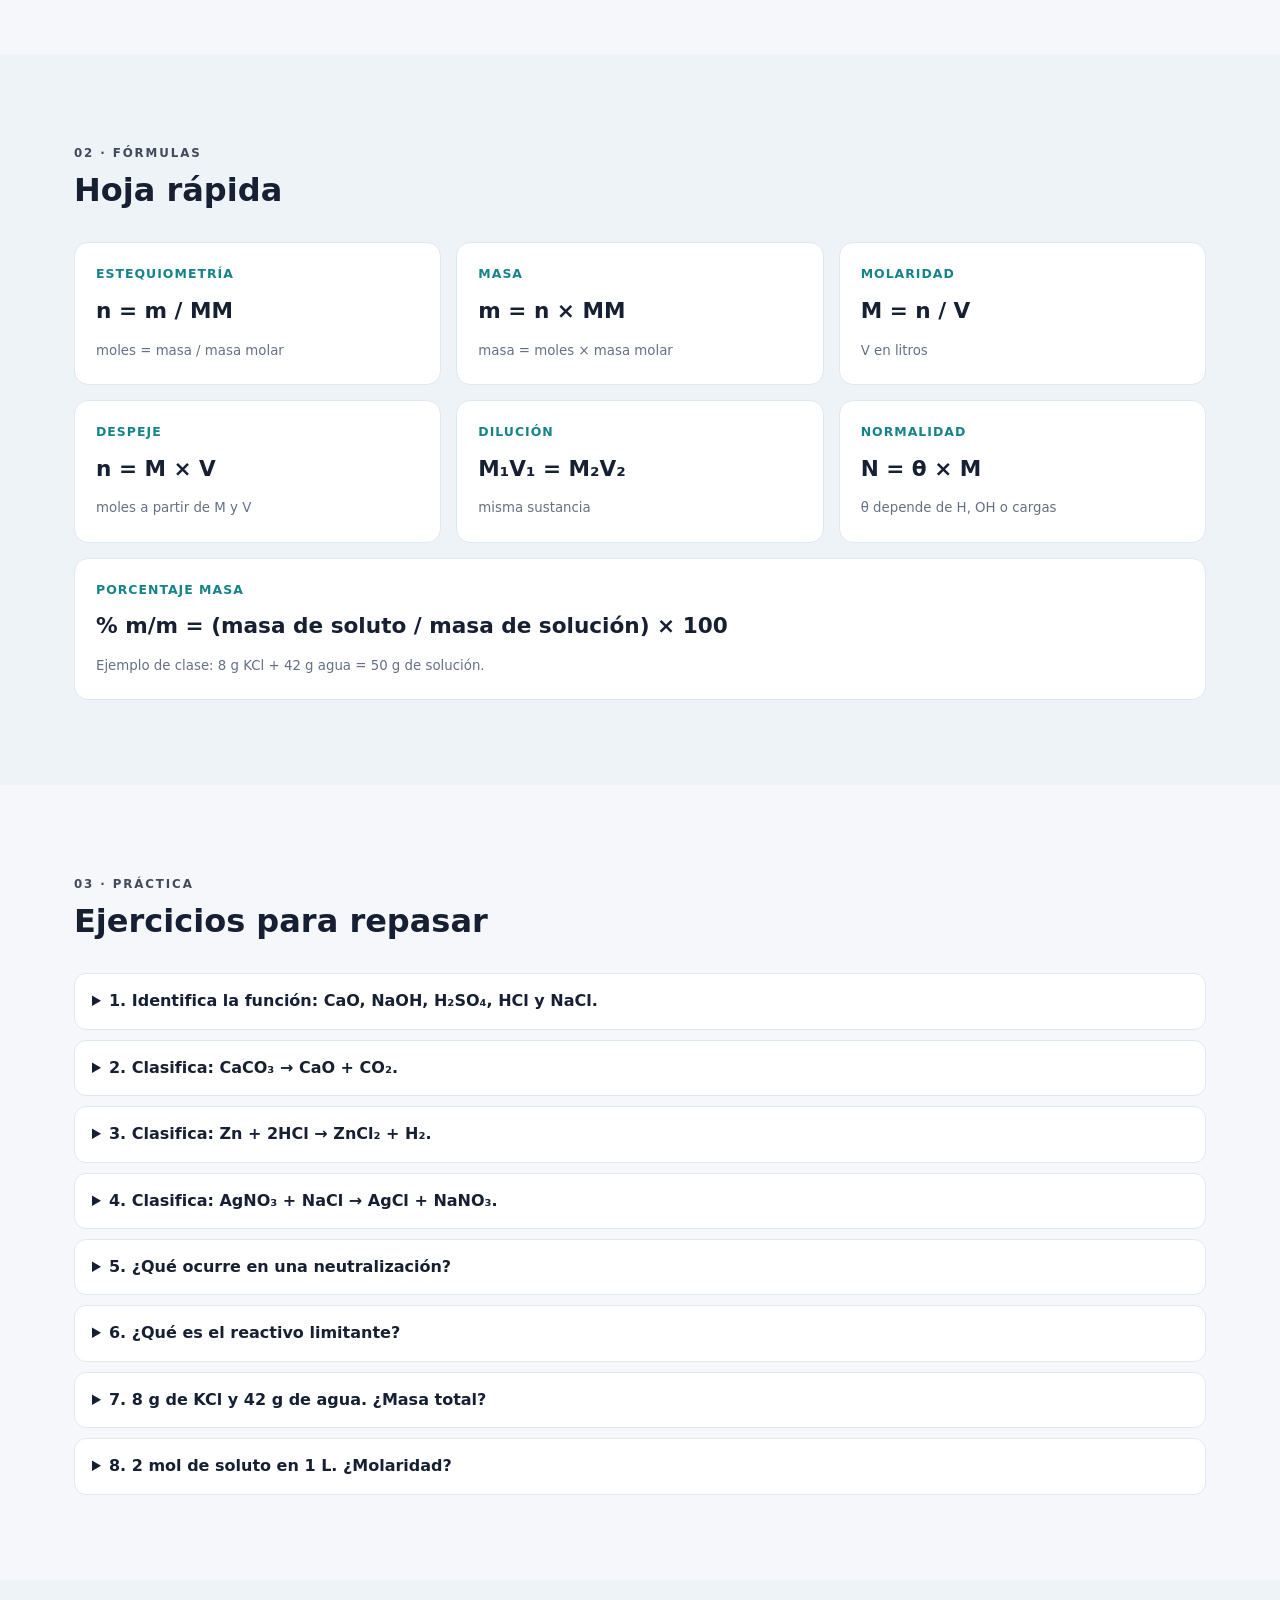
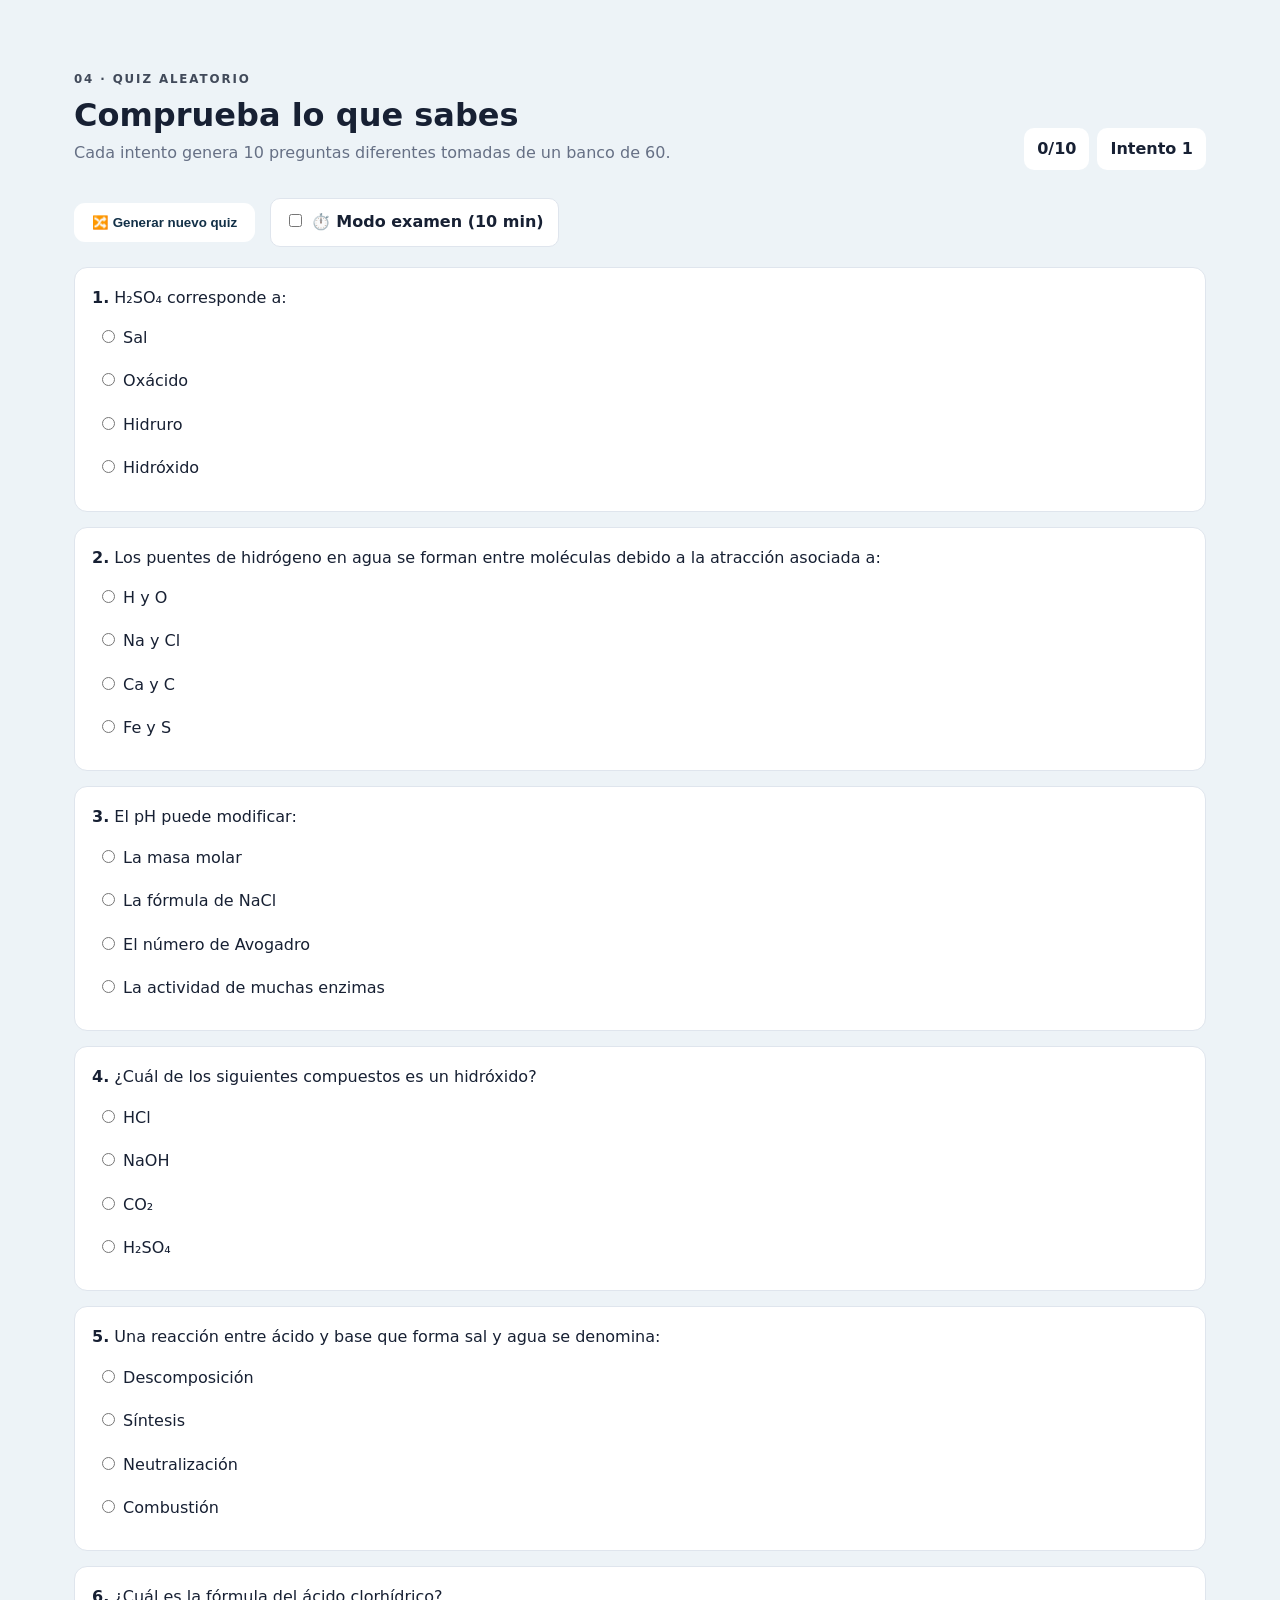
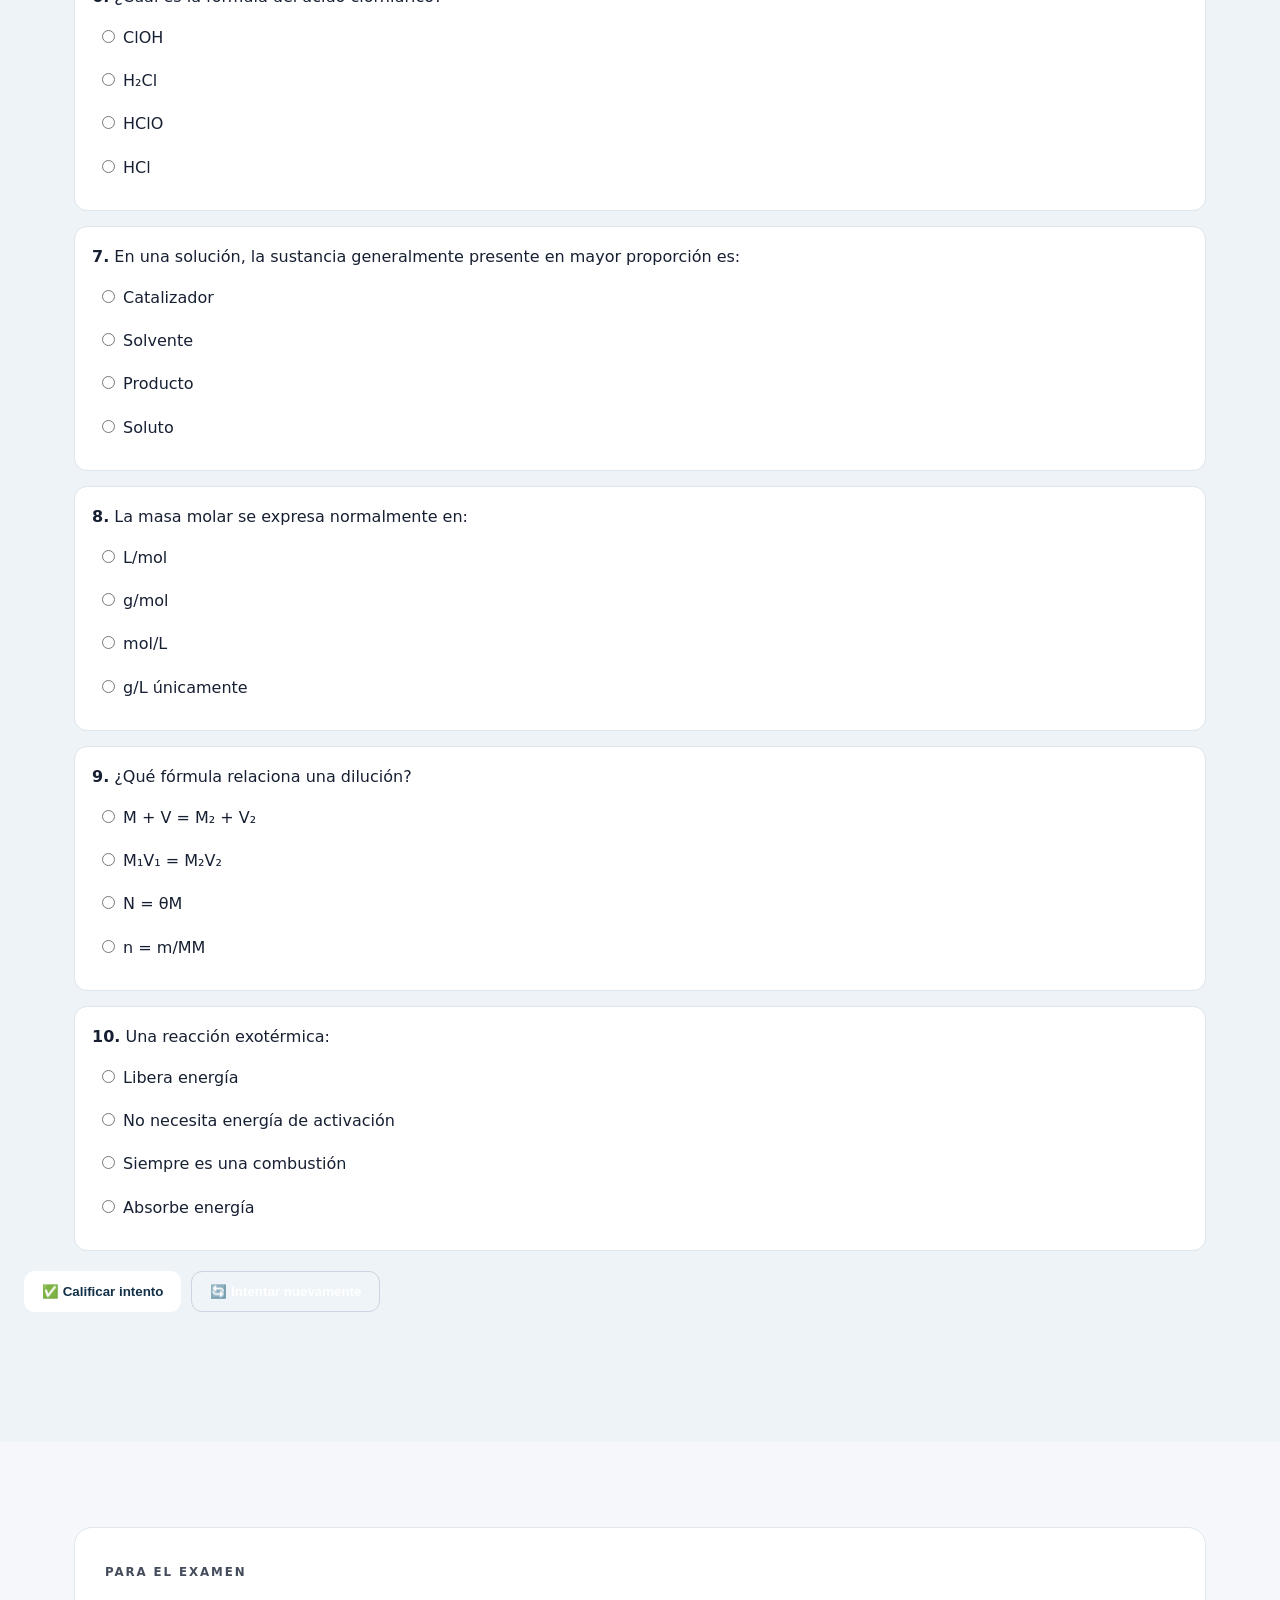
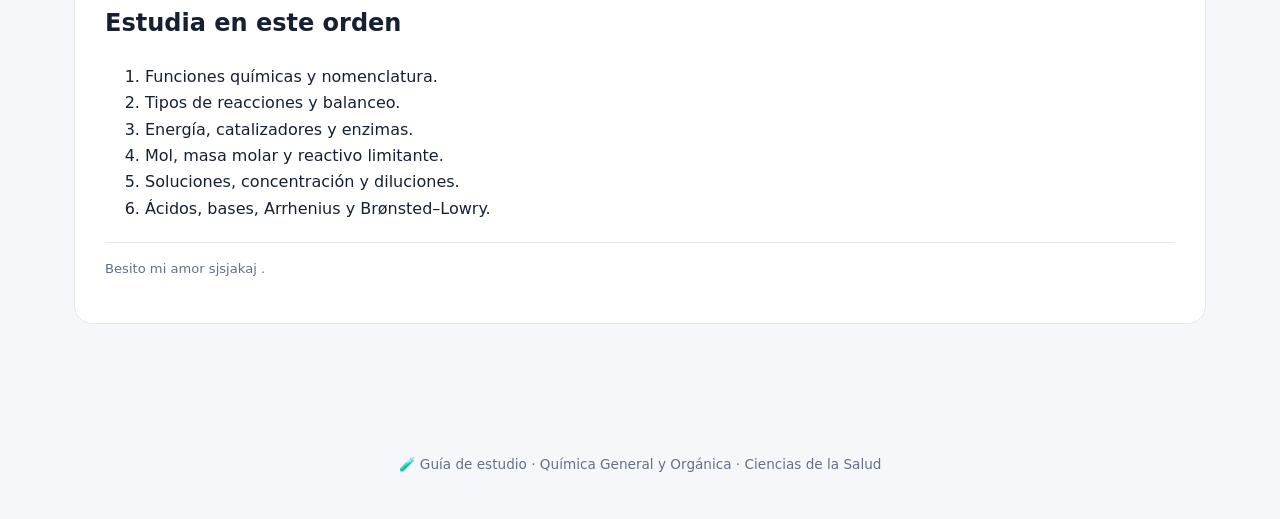
==== commit 1bd371d2: "Update index.html" ====
--- a/index.html
+++ b/index.html
@@ -104,7 +104,7 @@
 <div id="quizResult" class="quiz-result"></div>
 </section>
 
-<section class="section final-note"><div class="note"><span class="eyebrow">PARA EL EXAMEN</span><h2>Estudia en este orden</h2><ol><li>Funciones químicas y nomenclatura.</li><li>Tipos de reacciones y balanceo.</li><li>Energía, catalizadores y enzimas.</li><li>Mol, masa molar y reactivo limitante.</li><li>Soluciones, concentración y diluciones.</li><li>Ácidos, bases, Arrhenius y Brønsted–Lowry.</li></ol><p class="source-note">Contenido organizado a partir de los materiales de clase proporcionados y la práctica integradora PC 02. La página complementa, pero no sustituye, las diapositivas originales.</p></div></section>
+<section class="section final-note"><div class="note"><span class="eyebrow">PARA EL EXAMEN</span><h2>Estudia en este orden</h2><ol><li>Funciones químicas y nomenclatura.</li><li>Tipos de reacciones y balanceo.</li><li>Energía, catalizadores y enzimas.</li><li>Mol, masa molar y reactivo limitante.</li><li>Soluciones, concentración y diluciones.</li><li>Ácidos, bases, Arrhenius y Brønsted–Lowry.</li></ol><p class="source-note">Besito mi amor sjsjakaj .</p></div></section>
 </main>
 <footer><p>🧪 Guía de estudio · Química General y Orgánica · Ciencias de la Salud</p></footer>
 <script src="script.js"></script>
--- a/style.css
+++ b/style.css
@@ -1 +1 @@
-*{box-sizing:border-box}html{scroll-behavior:smooth}body{margin:0;font-family:Inter,system-ui,-apple-system,BlinkMacSystemFont,"Segoe UI",sans-serif;background:#f5f7fb;color:#172033;line-height:1.65}body.dark{background:#0f172a;color:#e5e7eb}.hero{background:linear-gradient(135deg,#101827 0%,#183b56 55%,#126e75 100%);color:#fff;min-height:520px}.nav{max-width:1180px;margin:auto;padding:22px 24px;display:flex;align-items:center;gap:24px}.brand{color:#fff;text-decoration:none;font-weight:800;font-size:1.1rem}.nav-links{display:flex;gap:20px;margin-left:auto}.nav-links a{color:#dbeafe;text-decoration:none;font-size:.94rem}.icon-btn{border:1px solid #ffffff40;background:#ffffff12;color:#fff;border-radius:10px;padding:8px 12px;cursor:pointer}.hero-content{max-width:900px;margin:70px auto 0;padding:0 24px}.eyebrow{font-size:.74rem;letter-spacing:.16em;font-weight:800;opacity:.8}.hero h1{font-size:clamp(2.5rem,6vw,5rem);line-height:1.02;margin:14px 0 20px;max-width:850px}.hero p{font-size:1.15rem;max-width:720px;color:#d9edf4}.hero-actions{display:flex;gap:12px;flex-wrap:wrap;margin-top:30px}.btn{display:inline-block;border:0;border-radius:11px;padding:12px 18px;font-weight:800;text-decoration:none;cursor:pointer}.primary{background:#fff;color:#123047}.ghost{border:1px solid #ffffff55;color:#fff;background:#ffffff12}.stats{max-width:1000px;margin:-42px auto 0;background:#fff;border-radius:20px;box-shadow:0 18px 50px #102a4318;display:grid;grid-template-columns:repeat(4,1fr);position:relative;overflow:hidden}.stats div{padding:25px;text-align:center;border-right:1px solid #e8edf4}.stats div:last-child{border-right:0}.stats strong{display:block;font-size:1.8rem}.stats span{font-size:.84rem;color:#667085}.section{max-width:1180px;margin:auto;padding:85px 24px}.section.alt{max-width:none;background:#edf3f7}.section.alt>.section-heading,.section.alt>.formula-grid,.section.alt>.quiz,.section.alt>.note{max-width:1132px;margin-left:auto;margin-right:auto}.section-heading{display:flex;justify-content:space-between;align-items:end;gap:20px;margin-bottom:28px}.section-heading h2{font-size:2rem;margin:6px 0 0;line-height:1.15}.search{width:min(310px,100%);padding:12px 15px;border:1px solid #d6dde8;border-radius:11px;background:#fff;font:inherit}.topic-grid{display:grid;gap:14px}.topic{background:#fff;border:1px solid #e3e8f0;border-radius:15px;overflow:hidden;box-shadow:0 5px 18px #12263b08}.topic-title{width:100%;padding:19px 21px;border:0;background:transparent;text-align:left;font:inherit;font-weight:800;font-size:1.02rem;display:flex;justify-content:space-between;cursor:pointer;color:inherit}.topic-title span{font-size:1.4rem;color:#16838a}.topic-body{display:none;padding:0 21px 22px}.topic.open .topic-body{display:block}.topic.open .topic-title span{transform:rotate(45deg)}.topic-body h4{margin:18px 0 5px}.topic-body ul{padding-left:20px}.mini-grid,.compare{display:grid;grid-template-columns:repeat(2,1fr);gap:12px;margin:18px 0}.mini-grid>div,.compare>div{background:#f3f7f9;border-radius:11px;padding:13px}.example,.tip{background:#eef8f7;border-left:4px solid #16838a;border-radius:8px;padding:12px 15px;margin:14px 0}.reaction-list{display:grid;gap:8px;margin:15px 0}.reaction-list div{display:flex;justify-content:space-between;gap:15px;background:#f6f8fb;padding:10px 13px;border-radius:9px}.reaction-list span{font-weight:700}.formula{background:#101827;color:#fff;border-radius:9px;padding:10px 14px;margin:8px 0;font-family:ui-monospace,SFMono-Regular,Menlo,monospace}.formula-grid{display:grid;grid-template-columns:repeat(3,1fr);gap:15px}.formula-card{background:#fff;border-radius:14px;padding:21px;border:1px solid #e1e7ef}.formula-card.wide{grid-column:span 3}.formula-card span{display:block;font-size:.78rem;text-transform:uppercase;letter-spacing:.08em;color:#16838a;font-weight:800}.formula-card strong{display:block;font-size:1.35rem;margin:8px 0}.formula-card small{color:#667085}.exercise-list{display:grid;gap:10px}.exercise-list details{background:#fff;border:1px solid #e1e7ef;border-radius:12px;padding:14px 17px}.exercise-list summary{cursor:pointer;font-weight:700}.progress-wrap{margin:0 0 28px}.progress-label{display:flex;justify-content:space-between;font-size:.85rem;margin-bottom:7px}.progress{height:8px;background:#e2e8f0;border-radius:99px;overflow:hidden}.progress div{height:100%;width:0;background:#16838a;transition:.3s}.quiz{display:grid;gap:15px}.question{background:#fff;border:1px solid #dfe5ed;border-radius:13px;padding:17px}.question p{margin:0 0 9px}.question label{display:block;margin:6px 0;cursor:pointer}.score{font-weight:800;background:#fff;padding:8px 13px;border-radius:10px}.quiz-result{font-size:1.05rem;font-weight:800;min-height:28px}.note{background:#fff;border-radius:18px;padding:30px;border:1px solid #e0e7ef}.note h2{margin:7px 0 15px}.source-note{font-size:.82rem;color:#667085;border-top:1px solid #e5e7eb;padding-top:15px;margin-top:20px}footer{padding:30px 24px;text-align:center;color:#667085;font-size:.85rem}.dark .stats,.dark .topic,.dark .formula-card,.dark .question,.dark .note,.dark .exercise-list details{background:#162033;border-color:#2b3a50}.dark .stats span,.dark .formula-card small,.dark .source-note{color:#9ca3af}.dark .stats div{border-color:#2b3a50}.dark .search{background:#162033;color:#fff;border-color:#34445c}.dark .mini-grid>div,.dark .compare>div,.dark .reaction-list div{background:#1d2a3e}.dark .section.alt{background:#111c2f}.dark .example,.dark .tip{background:#143238}.dark .topic-title,.dark .topic-body{color:#e5e7eb}.dark .exercise-list summary{color:#e5e7eb}.dark .question label{color:#d1d5db}.dark .score{background:#162033}@media(max-width:800px){.nav-links{display:none}.hero{min-height:570px}.hero-content{margin-top:80px}.stats{margin:0 15px;grid-template-columns:repeat(2,1fr)}.stats div{border-bottom:1px solid #e8edf4}.section{padding:60px 18px}.section-heading{align-items:flex-start;flex-direction:column}.search{width:100%}.mini-grid,.compare,.formula-grid{grid-template-columns:1fr}.formula-card.wide{grid-column:auto}.reaction-list div{display:block}.reaction-list code{display:block;margin-top:5px}.hero h1{font-size:3rem}}
+*{box-sizing:border-box}html{scroll-behavior:smooth}body{margin:0;font-family:Inter,system-ui,-apple-system,BlinkMacSystemFont,"Segoe UI",sans-serif;background:#f5f7fb;color:#172033;line-height:1.65}body.dark{background:#0f172a;color:#e5e7eb}.hero{background:linear-gradient(135deg,#101827,#183b56 55%,#126e75);color:#fff;min-height:520px}.nav{max-width:1180px;margin:auto;padding:22px 24px;display:flex;align-items:center;gap:24px}.brand{color:#fff;text-decoration:none;font-weight:800;font-size:1.1rem}.nav-links{display:flex;gap:20px;margin-left:auto}.nav-links a{color:#dbeafe;text-decoration:none;font-size:.94rem}.icon-btn{border:1px solid #ffffff40;background:#ffffff12;color:#fff;border-radius:10px;padding:8px 12px;cursor:pointer}.hero-content{max-width:900px;margin:70px auto 0;padding:0 24px}.eyebrow{font-size:.74rem;letter-spacing:.16em;font-weight:800;opacity:.8}.hero h1{font-size:clamp(2.5rem,6vw,5rem);line-height:1.02;margin:14px 0 20px}.hero p{font-size:1.15rem;max-width:720px;color:#d9edf4}.hero-actions{display:flex;gap:12px;flex-wrap:wrap;margin-top:30px}.btn{display:inline-block;border:0;border-radius:11px;padding:12px 18px;font-weight:800;text-decoration:none;cursor:pointer}.primary{background:#fff;color:#123047}.ghost{border:1px solid #ffffff55;color:#fff;background:#ffffff12}.stats{max-width:1000px;margin:-42px auto 0;background:#fff;border-radius:20px;box-shadow:0 18px 50px #102a4318;display:grid;grid-template-columns:repeat(4,1fr);position:relative;overflow:hidden}.stats div{padding:25px;text-align:center;border-right:1px solid #e8edf4}.stats strong{display:block;font-size:1.8rem}.stats span{font-size:.84rem;color:#667085}.section{max-width:1180px;margin:auto;padding:85px 24px}.section.alt{max-width:none;background:#edf3f7}.section.alt>.section-heading,.section.alt>.formula-grid,.section.alt>.quiz,.section.alt>.quiz-controls,.section.alt>.final-note,.section.alt>.note{max-width:1132px;margin-left:auto;margin-right:auto}.section-heading{display:flex;justify-content:space-between;align-items:end;gap:20px;margin-bottom:28px}.section-heading h2{font-size:2rem;margin:6px 0;line-height:1.15}.muted{color:#667085;margin:4px 0}.search{width:min(310px,100%);padding:12px 15px;border:1px solid #d6dde8;border-radius:11px;background:#fff;font:inherit}.topic-grid{display:grid;gap:14px}.topic{background:#fff;border:1px solid #e3e8f0;border-radius:15px;overflow:hidden;box-shadow:0 5px 18px #12263b08}.topic-title{width:100%;padding:19px 21px;border:0;background:transparent;text-align:left;font:inherit;font-weight:800;font-size:1.02rem;display:flex;justify-content:space-between;cursor:pointer;color:inherit}.topic-title span{font-size:1.4rem;color:#16838a;transition:.2s}.topic-body{display:none;padding:0 21px 22px}.topic.open .topic-body{display:block}.topic.open .topic-title span{transform:rotate(45deg)}.topic-body h4{margin:18px 0 5px}.topic-body ul{padding-left:20px}.mini-grid,.compare{display:grid;grid-template-columns:repeat(2,1fr);gap:12px;margin:18px 0}.mini-grid>div,.compare>div{background:#f3f7f9;border-radius:11px;padding:13px}.example,.tip{background:#eef8f7;border-left:4px solid #16838a;border-radius:8px;padding:12px 15px;margin:14px 0}.reaction-list{display:grid;gap:8px;margin:15px 0}.reaction-list div{display:flex;justify-content:space-between;gap:15px;background:#f6f8fb;padding:10px 13px;border-radius:9px}.reaction-list span{font-weight:700}.formula{background:#101827;color:#fff;border-radius:9px;padding:10px 14px;margin:8px 0;font-family:ui-monospace,SFMono-Regular,Menlo,monospace}.explain-btn{border:1px solid #16838a;background:#eaf8f7;color:#0f6267;border-radius:10px;padding:10px 14px;font-weight:800;cursor:pointer;margin-top:8px}.explanation{display:none;margin-top:12px;background:#fffdf2;border:1px solid #eadb93;border-radius:12px;padding:15px}.explanation.show{display:block}.explanation strong{color:#125d62}.formula-grid{display:grid;grid-template-columns:repeat(3,1fr);gap:15px}.formula-card{background:#fff;border-radius:14px;padding:21px;border:1px solid #e1e7ef}.formula-card.wide{grid-column:span 3}.formula-card span{display:block;font-size:.78rem;text-transform:uppercase;letter-spacing:.08em;color:#16838a;font-weight:800}.formula-card strong{display:block;font-size:1.35rem;margin:8px 0}.formula-card small{color:#667085}.exercise-list{display:grid;gap:10px}.exercise-list details{background:#fff;border:1px solid #e1e7ef;border-radius:12px;padding:14px 17px}.exercise-list summary{cursor:pointer;font-weight:700}.progress-wrap{margin-bottom:28px}.progress-label{display:flex;justify-content:space-between;font-size:.85rem;margin-bottom:7px}.progress{height:8px;background:#e2e8f0;border-radius:99px;overflow:hidden}.progress div{height:100%;width:0;background:#16838a;transition:.3s}.quiz-top{display:flex;gap:8px;align-items:center}.score,.attempt{font-weight:800;background:#fff;padding:8px 13px;border-radius:10px}.quiz-controls{display:flex;gap:15px;align-items:center;flex-wrap:wrap;margin-bottom:20px}.timer-toggle{background:#fff;border:1px solid #dfe5ed;padding:10px 14px;border-radius:10px;font-weight:700}.timer{font-weight:900}.quiz{display:grid;gap:15px}.question{background:#fff;border:1px solid #dfe5ed;border-radius:13px;padding:17px}.question.correct{border:2px solid #16835c}.question.incorrect{border:2px solid #b64d4d}.question p{margin:0 0 9px}.question label{display:block;margin:7px 0;cursor:pointer;padding:5px;border-radius:7px}.question label:hover{background:#f1f5f9}.question .answer-note{display:none;margin-top:12px;padding:11px;background:#f3f7f9;border-radius:9px;font-size:.92rem}.question.answered .answer-note{display:block}.quiz-actions{display:flex;gap:10px;flex-wrap:wrap;margin-top:20px}.dark-ghost{border-color:#cbd5e1}.quiz-result{font-size:1.1rem;font-weight:800;min-height:30px;margin-top:15px}.note{background:#fff;border-radius:18px;padding:30px;border:1px solid #e0e7ef}.source-note{font-size:.82rem;color:#667085;border-top:1px solid #e5e7eb;padding-top:15px;margin-top:20px}footer{padding:30px 24px;text-align:center;color:#667085;font-size:.85rem}.dark .stats,.dark .topic,.dark .formula-card,.dark .question,.dark .note,.dark .exercise-list details,.dark .score,.dark .attempt,.dark .timer-toggle{background:#162033;border-color:#2b3a50}.dark .stats span,.dark .formula-card small,.dark .source-note,.dark .muted{color:#9ca3af}.dark .search{background:#162033;color:#fff;border-color:#34445c}.dark .mini-grid>div,.dark .compare>div,.dark .reaction-list div{background:#1d2a3e}.dark .section.alt{background:#111c2f}.dark .example,.dark .tip{background:#143238}.dark .explanation{background:#302d1b;border-color:#665b24}.dark .question label:hover{background:#1d2a3e}.dark .explain-btn{background:#143238;color:#b9eeee}.dark .explanation{color:#e5e7eb}@media(max-width:800px){.nav-links{display:none}.hero{min-height:570px}.hero-content{margin-top:80px}.stats{margin:0 15px;grid-template-columns:repeat(2,1fr)}.section{padding:60px 18px}.section-heading{align-items:flex-start;flex-direction:column}.search{width:100%}.mini-grid,.compare,.formula-grid{grid-template-columns:1fr}.formula-card.wide{grid-column:auto}.reaction-list div{display:block}.reaction-list code{display:block;margin-top:5px}.hero h1{font-size:3rem}}
